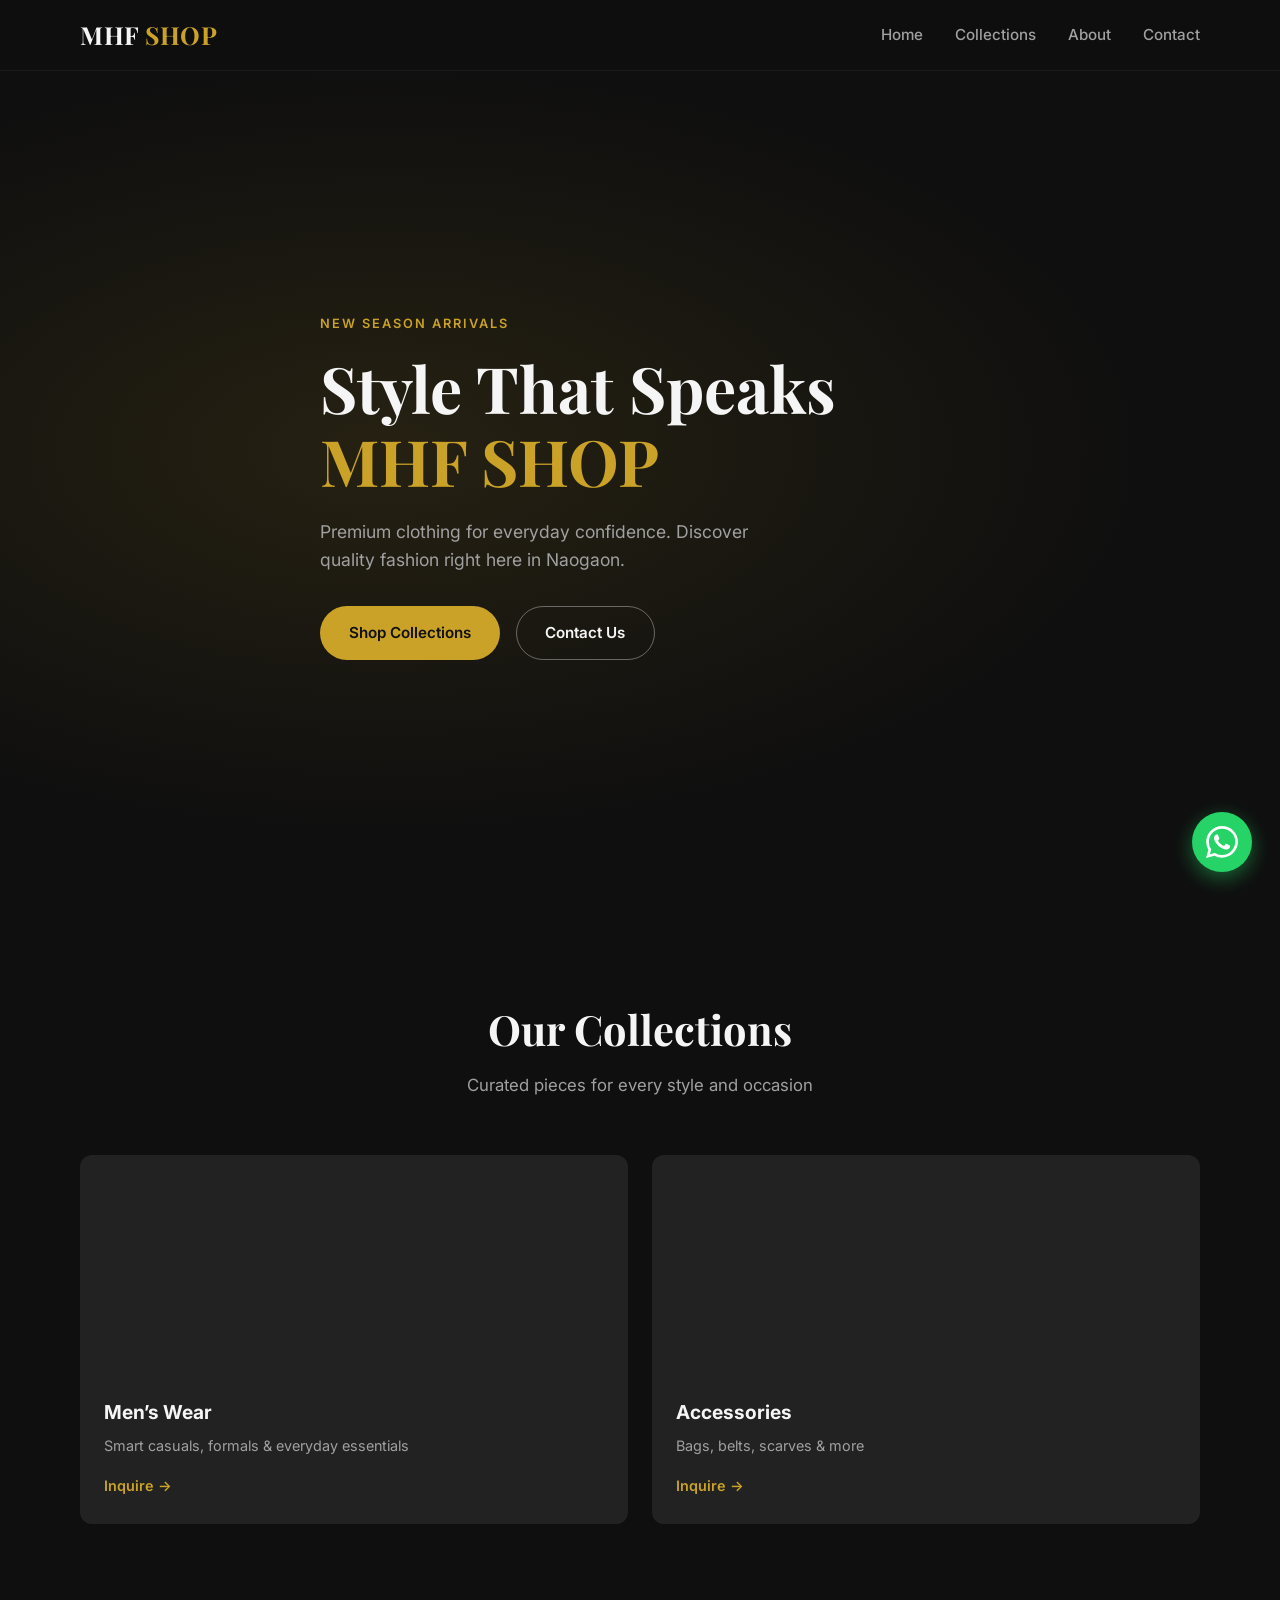
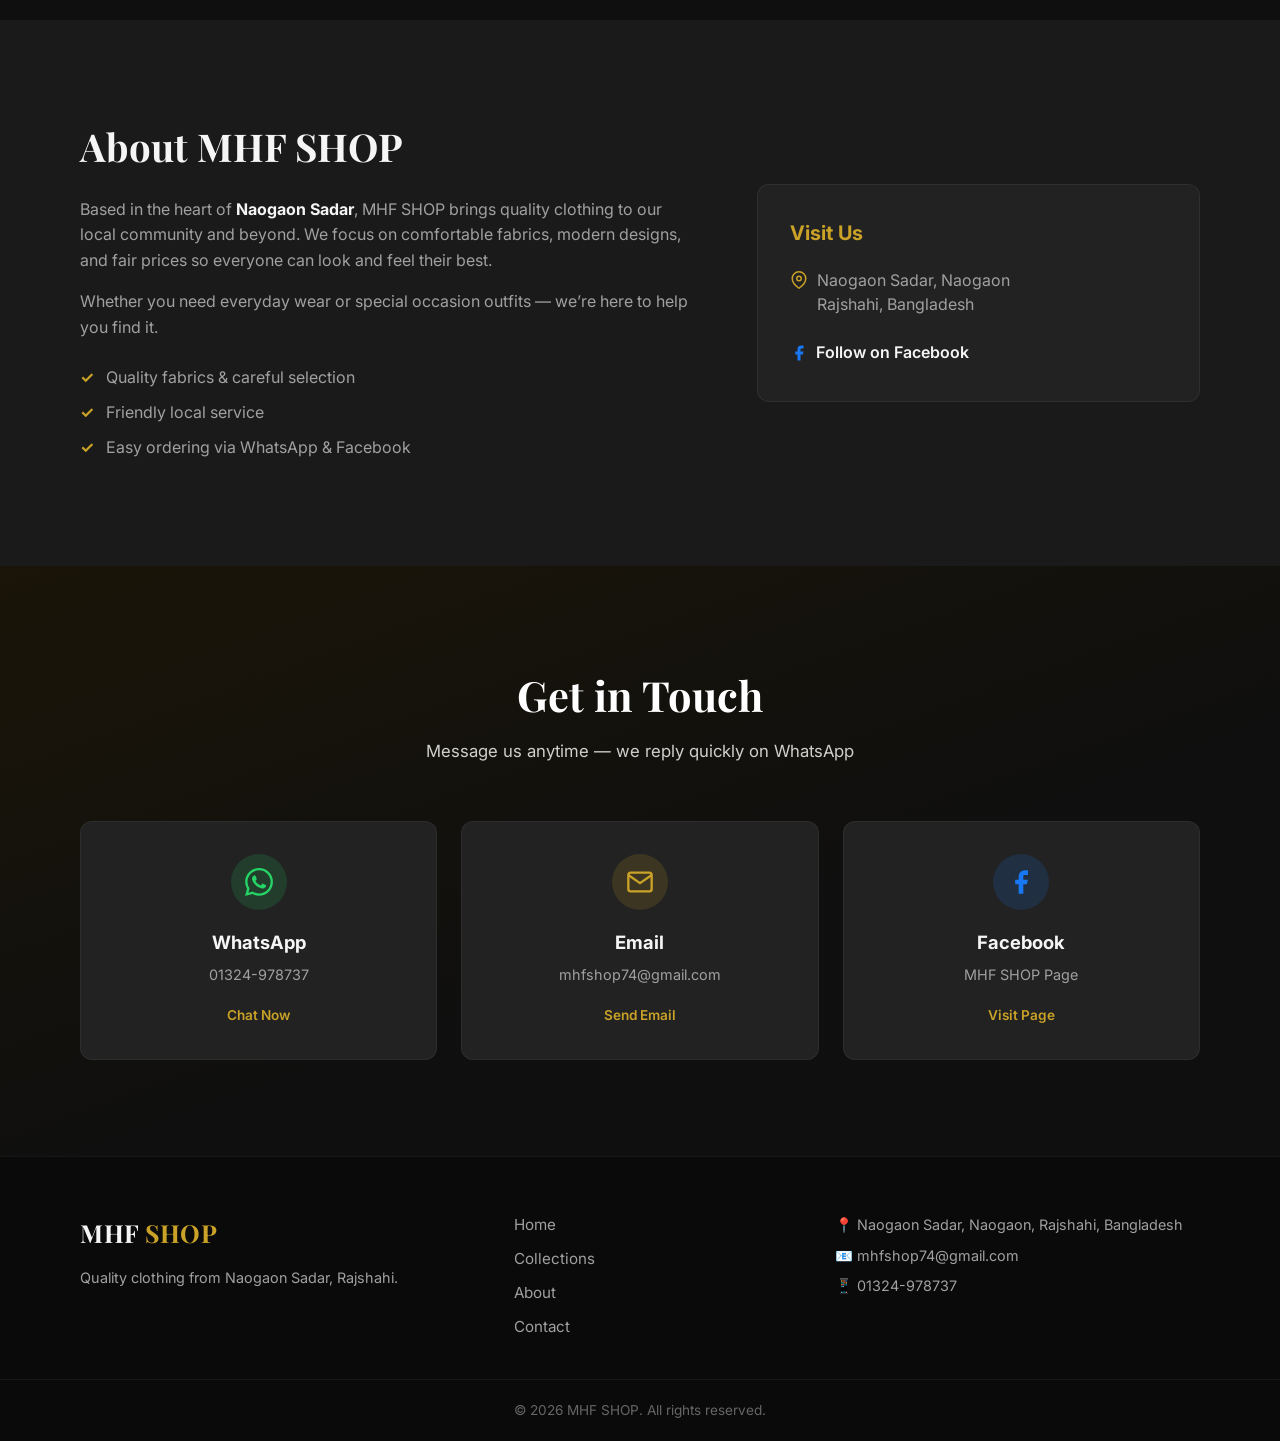
==== index.html @ 5685e570 "Add files via upload" ====
<!DOCTYPE html>
<html lang="en">
<head>
  <meta charset="UTF-8" />
  <meta name="viewport" content="width=device-width, initial-scale=1.0" />
  <title>MHF SHOP | Premium Clothing</title>
  <meta name="description" content="MHF SHOP – Quality clothing in Naogaon Sadar, Rajshahi, Bangladesh. Shop stylish apparel for everyone." />
  <link rel="stylesheet" href="styles.css" />
  <link rel="preconnect" href="https://fonts.googleapis.com" />
  <link rel="preconnect" href="https://fonts.gstatic.com" crossorigin />
  <link href="https://fonts.googleapis.com/css2?family=Inter:wght@300;400;500;600;700&family=Playfair+Display:wght@600;700&display=swap" rel="stylesheet" />
</head>
<body>
  <!-- Header -->
  <header class="header">
    <div class="container header-inner">
      <a href="#" class="logo">MHF <span>SHOP</span></a>
      <nav class="nav" id="nav">
        <a href="#home">Home</a>
        <a href="#collections">Collections</a>
        <a href="#about">About</a>
        <a href="#contact">Contact</a>
      </nav>
      <button class="menu-toggle" id="menuToggle" aria-label="Toggle menu">
        <span></span><span></span><span></span>
      </button>
    </div>
  </header>

  <!-- Hero -->
  <section class="hero" id="home">
    <div class="hero-overlay"></div>
    <div class="container hero-content">
      <p class="hero-tag">New Season Arrivals</p>
      <h1>Style That Speaks<br /><span>MHF SHOP</span></h1>
      <p class="hero-desc">Premium clothing for everyday confidence. Discover quality fashion right here in Naogaon.</p>
      <div class="hero-actions">
        <a href="#collections" class="btn btn-primary">Shop Collections</a>
        <a href="#contact" class="btn btn-outline">Contact Us</a>
      </div>
    </div>
  </section>

  <!-- Collections -->
  <section class="collections" id="collections">
    <div class="container">
      <div class="section-header">
        <h2>Our Collections</h2>
        <p>Curated pieces for every style and occasion</p>
      </div>
      <div class="collection-grid">
        <article class="collection-card">
          <div class="card-img men"></div>
          <div class="card-body">
            <h3>Men’s Wear</h3>
            <p>Smart casuals, formals & everyday essentials</p>
            <a href="https://wa.me/8801324978737?text=Hi%20MHF%20SHOP%2C%20I%20want%20to%20know%20about%20Men%27s%20Wear" class="card-link" target="_blank" rel="noopener">Inquire →</a>
          </div>
        </article>
        <article class="collection-card">
          <div class="card-img accessories"></div>
          <div class="card-body">
            <h3>Accessories</h3>
            <p>Bags, belts, scarves & more</p>
            <a href="https://wa.me/8801324978737?text=Hi%20MHF%20SHOP%2C%20I%20want%20to%20know%20about%20Accessories" class="card-link" target="_blank" rel="noopener">Inquire →</a>
          </div>
        </article>
      </div>
    </div>
  </section>

  <!-- About -->
  <section class="about" id="about">
    <div class="container about-inner">
      <div class="about-text">
        <h2>About MHF SHOP</h2>
        <p>Based in the heart of <strong>Naogaon Sadar</strong>, MHF SHOP brings quality clothing to our local community and beyond. We focus on comfortable fabrics, modern designs, and fair prices so everyone can look and feel their best.</p>
        <p>Whether you need everyday wear or special occasion outfits — we’re here to help you find it.</p>
        <ul class="about-points">
          <li>Quality fabrics & careful selection</li>
          <li>Friendly local service</li>
          <li>Easy ordering via WhatsApp & Facebook</li>
        </ul>
      </div>
      <div class="about-card">
        <h3>Visit Us</h3>
        <p class="location">
          <svg width="18" height="18" viewBox="0 0 24 24" fill="none" stroke="currentColor" stroke-width="2"><path d="M21 10c0 7-9 13-9 13s-9-6-9-13a9 9 0 0 1 18 0z"/><circle cx="12" cy="10" r="3"/></svg>
          Naogaon Sadar, Naogaon<br />Rajshahi, Bangladesh
        </p>
        <a href="https://www.facebook.com/share/19anEUnnKd/" class="social-link" target="_blank" rel="noopener">
          <svg width="18" height="18" viewBox="0 0 24 24" fill="currentColor"><path d="M18 2h-3a5 5 0 0 0-5 5v3H7v4h3v8h4v-8h3l1-4h-4V7a1 1 0 0 1 1-1h3z"/></svg>
          Follow on Facebook
        </a>
      </div>
    </div>
  </section>

  <!-- Contact / CTA -->
  <section class="contact" id="contact">
    <div class="container">
      <div class="section-header light">
        <h2>Get in Touch</h2>
        <p>Message us anytime — we reply quickly on WhatsApp</p>
      </div>
      <div class="contact-grid">
        <a href="https://wa.me/8801324978737" class="contact-card" target="_blank" rel="noopener">
          <div class="contact-icon whatsapp">
            <svg viewBox="0 0 24 24" width="28" height="28" fill="currentColor"><path d="M17.472 14.382c-.297-.149-1.758-.867-2.03-.967-.273-.099-.471-.148-.67.15-.197.297-.767.966-.94 1.164-.173.199-.347.223-.644.075-.297-.15-1.255-.463-2.39-1.475-.883-.788-1.48-1.761-1.653-2.059-.173-.297-.018-.458.13-.606.134-.133.298-.347.446-.52.149-.174.198-.298.298-.497.099-.198.05-.371-.025-.52-.075-.149-.669-1.612-.916-2.207-.242-.579-.487-.5-.669-.51-.173-.008-.371-.01-.57-.01-.198 0-.52.074-.792.372-.272.297-1.04 1.016-1.04 2.479 0 1.462 1.065 2.875 1.213 3.074.149.198 2.096 3.2 5.077 4.487.709.306 1.262.489 1.694.625.712.227 1.36.195 1.871.118.571-.085 1.758-.719 2.006-1.413.248-.694.248-1.289.173-1.413-.074-.124-.272-.198-.57-.347m-5.421 7.403h-.004a9.87 9.87 0 01-5.031-1.378l-.361-.214-3.741.982.998-3.648-.235-.374a9.86 9.86 0 01-1.51-5.26c.001-5.45 4.436-9.884 9.888-9.884 2.64 0 5.122 1.03 6.988 2.898a9.825 9.825 0 012.893 6.994c-.003 5.45-4.435 9.884-9.885 9.884m8.413-18.297A11.815 11.815 0 0012.05 0C5.495 0 .16 5.335.157 11.892c0 2.096.547 4.142 1.588 5.945L.057 24l6.305-1.654a11.882 11.882 0 005.683 1.448h.005c6.554 0 11.89-5.335 11.893-11.893a11.821 11.821 0 00-3.48-8.413z"/></svg>
          </div>
          <h3>WhatsApp</h3>
          <p>01324-978737</p>
          <span class="cta">Chat Now</span>
        </a>
        <a href="mailto:mhfshop74@gmail.com" class="contact-card">
          <div class="contact-icon email">
            <svg viewBox="0 0 24 24" width="28" height="28" fill="none" stroke="currentColor" stroke-width="2"><path d="M4 4h16c1.1 0 2 .9 2 2v12c0 1.1-.9 2-2 2H4c-1.1 0-2-.9-2-2V6c0-1.1.9-2 2-2z"/><polyline points="22,6 12,13 2,6"/></svg>
          </div>
          <h3>Email</h3>
          <p>mhfshop74@gmail.com</p>
          <span class="cta">Send Email</span>
        </a>
        <a href="https://www.facebook.com/share/19anEUnnKd/" class="contact-card" target="_blank" rel="noopener">
          <div class="contact-icon facebook">
            <svg viewBox="0 0 24 24" width="28" height="28" fill="currentColor"><path d="M18 2h-3a5 5 0 0 0-5 5v3H7v4h3v8h4v-8h3l1-4h-4V7a1 1 0 0 1 1-1h3z"/></svg>
          </div>
          <h3>Facebook</h3>
          <p>MHF SHOP Page</p>
          <span class="cta">Visit Page</span>
        </a>
      </div>
    </div>
  </section>

  <!-- Footer -->
  <footer class="footer">
    <div class="container footer-inner">
      <div class="footer-brand">
        <a href="#" class="logo">MHF <span>SHOP</span></a>
        <p>Quality clothing from Naogaon Sadar, Rajshahi.</p>
      </div>
      <div class="footer-links">
        <a href="#home">Home</a>
        <a href="#collections">Collections</a>
        <a href="#about">About</a>
        <a href="#contact">Contact</a>
      </div>
      <div class="footer-contact">
        <p>📍 Naogaon Sadar, Naogaon, Rajshahi, Bangladesh</p>
        <p>📧 mhfshop74@gmail.com</p>
        <p>📱 01324-978737</p>
      </div>
    </div>
    <div class="footer-bottom">
      <p>© 2026 MHF SHOP. All rights reserved.</p>
    </div>
  </footer>

  <!-- Floating WhatsApp Button -->
  <a href="https://wa.me/8801324978737" class="whatsapp-float" target="_blank" rel="noopener" aria-label="Chat on WhatsApp">
    <svg viewBox="0 0 24 24" width="32" height="32" fill="currentColor"><path d="M17.472 14.382c-.297-.149-1.758-.867-2.03-.967-.273-.099-.471-.148-.67.15-.197.297-.767.966-.94 1.164-.173.199-.347.223-.644.075-.297-.15-1.255-.463-2.39-1.475-.883-.788-1.48-1.761-1.653-2.059-.173-.297-.018-.458.13-.606.134-.133.298-.347.446-.52.149-.174.198-.298.298-.497.099-.198.05-.371-.025-.52-.075-.149-.669-1.612-.916-2.207-.242-.579-.487-.5-.669-.51-.173-.008-.371-.01-.57-.01-.198 0-.52.074-.792.372-.272.297-1.04 1.016-1.04 2.479 0 1.462 1.065 2.875 1.213 3.074.149.198 2.096 3.2 5.077 4.487.709.306 1.262.489 1.694.625.712.227 1.36.195 1.871.118.571-.085 1.758-.719 2.006-1.413.248-.694.248-1.289.173-1.413-.074-.124-.272-.198-.57-.347m-5.421 7.403h-.004a9.87 9.87 0 01-5.031-1.378l-.361-.214-3.741.982.998-3.648-.235-.374a9.86 9.86 0 01-1.51-5.26c.001-5.45 4.436-9.884 9.888-9.884 2.64 0 5.122 1.03 6.988 2.898a9.825 9.825 0 012.893 6.994c-.003 5.45-4.435 9.884-9.885 9.884m8.413-18.297A11.815 11.815 0 0012.05 0C5.495 0 .16 5.335.157 11.892c0 2.096.547 4.142 1.588 5.945L.057 24l6.305-1.654a11.882 11.882 0 005.683 1.448h.005c6.554 0 11.89-5.335 11.893-11.893a11.821 11.821 0 00-3.48-8.413z"/></svg>
  </a>

  <script src="script.js"></script>
</body>
</html>
---- styles.css ----
/* ===== Reset & Base ===== */
*, *::before, *::after { box-sizing: border-box; margin: 0; padding: 0; }

:root {
  --bg: #0f0f0f;
  --bg-soft: #1a1a1a;
  --bg-card: #222;
  --text: #f5f5f5;
  --text-muted: #a0a0a0;
  --accent: #c9a227;          /* gold */
  --accent-hover: #e0b830;
  --whatsapp: #25D366;
  --radius: 12px;
  --shadow: 0 10px 30px rgba(0,0,0,0.35);
  --transition: 0.25s ease;
}

html { scroll-behavior: smooth; }

body {
  font-family: 'Inter', system-ui, sans-serif;
  background: var(--bg);
  color: var(--text);
  line-height: 1.6;
  overflow-x: hidden;
}

img { max-width: 100%; display: block; }
a { text-decoration: none; color: inherit; }
ul { list-style: none; }

.container {
  width: min(1120px, 92%);
  margin-inline: auto;
}

/* ===== Header ===== */
.header {
  position: fixed;
  top: 0; left: 0; right: 0;
  z-index: 100;
  background: rgba(15,15,15,0.85);
  backdrop-filter: blur(12px);
  border-bottom: 1px solid rgba(255,255,255,0.06);
}

.header-inner {
  display: flex;
  align-items: center;
  justify-content: space-between;
  height: 70px;
}

.logo {
  font-family: 'Playfair Display', serif;
  font-size: 1.55rem;
  font-weight: 700;
  letter-spacing: 0.5px;
}
.logo span { color: var(--accent); }

.nav {
  display: flex;
  gap: 2rem;
}
.nav a {
  font-size: 0.95rem;
  font-weight: 500;
  color: var(--text-muted);
  transition: color var(--transition);
}
.nav a:hover { color: var(--accent); }

.menu-toggle {
  display: none;
  flex-direction: column;
  gap: 5px;
  background: none;
  border: none;
  cursor: pointer;
  padding: 4px;
}
.menu-toggle span {
  display: block;
  width: 24px;
  height: 2px;
  background: var(--text);
  transition: var(--transition);
}

/* ===== Hero ===== */
.hero {
  position: relative;
  min-height: 100vh;
  display: flex;
  align-items: center;
  background: 
    linear-gradient(135deg, rgba(15,15,15,0.75) 0%, rgba(15,15,15,0.55) 100%),
    url('https://images.unsplash.com/photo-1441986300917-64674bd600d8?auto=format&fit=crop&w=1600&q=80') center/cover no-repeat;
  padding-top: 70px;
}

.hero-overlay {
  position: absolute;
  inset: 0;
  background: radial-gradient(ellipse at 30% 50%, rgba(201,162,39,0.12), transparent 60%);
  pointer-events: none;
}

.hero-content {
  position: relative;
  z-index: 2;
  max-width: 640px;
  padding: 4rem 0;
}

.hero-tag {
  display: inline-block;
  font-size: 0.8rem;
  font-weight: 600;
  letter-spacing: 2px;
  text-transform: uppercase;
  color: var(--accent);
  margin-bottom: 1rem;
}

.hero h1 {
  font-family: 'Playfair Display', serif;
  font-size: clamp(2.6rem, 6vw, 4rem);
  line-height: 1.15;
  margin-bottom: 1.25rem;
}
.hero h1 span { color: var(--accent); }

.hero-desc {
  font-size: 1.1rem;
  color: var(--text-muted);
  margin-bottom: 2rem;
  max-width: 480px;
}

.hero-actions {
  display: flex;
  flex-wrap: wrap;
  gap: 1rem;
}

.btn {
  display: inline-flex;
  align-items: center;
  justify-content: center;
  padding: 0.85rem 1.8rem;
  border-radius: 50px;
  font-weight: 600;
  font-size: 0.95rem;
  transition: all var(--transition);
}

.btn-primary {
  background: var(--accent);
  color: #111;
}
.btn-primary:hover {
  background: var(--accent-hover);
  transform: translateY(-2px);
  box-shadow: 0 8px 20px rgba(201,162,39,0.35);
}

.btn-outline {
  border: 1.5px solid rgba(255,255,255,0.35);
  color: var(--text);
}
.btn-outline:hover {
  border-color: var(--accent);
  color: var(--accent);
}

/* ===== Collections ===== */
.collections {
  padding: 6rem 0;
  background: var(--bg);
}

.section-header {
  text-align: center;
  margin-bottom: 3.5rem;
}
.section-header h2 {
  font-family: 'Playfair Display', serif;
  font-size: clamp(1.9rem, 4vw, 2.6rem);
  margin-bottom: 0.6rem;
}
.section-header p {
  color: var(--text-muted);
  font-size: 1.05rem;
}
.section-header.light h2,
.section-header.light p { color: #fff; }
.section-header.light p { opacity: 0.8; }

.collection-grid {
  display: grid;
  grid-template-columns: repeat(auto-fit, minmax(240px, 1fr));
  gap: 1.5rem;
}

.collection-card {
  background: var(--bg-card);
  border-radius: var(--radius);
  overflow: hidden;
  transition: transform var(--transition), box-shadow var(--transition);
}
.collection-card:hover {
  transform: translateY(-6px);
  box-shadow: var(--shadow);
}

.card-img {
  height: 220px;
  background-size: cover;
  background-position: center;
  transition: transform 0.4s ease;
}
.collection-card:hover .card-img { transform: scale(1.05); }

.card-img.men {
  background-image: url('https://images.unsplash.com/photo-1617137968427-85924c800a22?auto=format&fit=crop&w=600&q=80');
}
.card-img.accessories {
  background-image: url('https://images.unsplash.com/photo-1553062407-98eeb64c6a62?auto=format&fit=crop&w=600&q=80');
}

.card-body {
  padding: 1.4rem 1.5rem 1.6rem;
}
.card-body h3 {
  font-size: 1.2rem;
  margin-bottom: 0.35rem;
}
.card-body p {
  font-size: 0.9rem;
  color: var(--text-muted);
  margin-bottom: 1rem;
}
.card-link {
  font-size: 0.9rem;
  font-weight: 600;
  color: var(--accent);
  transition: color var(--transition);
}
.card-link:hover { color: var(--accent-hover); }

/* ===== About ===== */
.about {
  padding: 6rem 0;
  background: var(--bg-soft);
}

.about-inner {
  display: grid;
  grid-template-columns: 1.4fr 1fr;
  gap: 3.5rem;
  align-items: center;
}

.about-text h2 {
  font-family: 'Playfair Display', serif;
  font-size: clamp(1.8rem, 3.5vw, 2.4rem);
  margin-bottom: 1.2rem;
}
.about-text p {
  color: var(--text-muted);
  margin-bottom: 1rem;
}
.about-text strong { color: var(--text); }

.about-points {
  margin-top: 1.5rem;
}
.about-points li {
  position: relative;
  padding-left: 1.6rem;
  margin-bottom: 0.6rem;
  color: var(--text-muted);
}
.about-points li::before {
  content: "✓";
  position: absolute;
  left: 0;
  color: var(--accent);
  font-weight: 700;
}

.about-card {
  background: var(--bg-card);
  border-radius: var(--radius);
  padding: 2rem;
  border: 1px solid rgba(255,255,255,0.06);
}
.about-card h3 {
  font-size: 1.25rem;
  margin-bottom: 1.2rem;
  color: var(--accent);
}
.location {
  display: flex;
  gap: 0.6rem;
  color: var(--text-muted);
  margin-bottom: 1.5rem;
  line-height: 1.5;
}
.location svg { flex-shrink: 0; margin-top: 3px; color: var(--accent); }

.social-link {
  display: inline-flex;
  align-items: center;
  gap: 0.5rem;
  font-weight: 600;
  color: var(--text);
  transition: color var(--transition);
}
.social-link:hover { color: var(--accent); }
.social-link svg { color: #1877F2; }

/* ===== Contact ===== */
.contact {
  padding: 6rem 0;
  background: linear-gradient(160deg, #1a1508 0%, #0f0f0f 60%);
}

.contact-grid {
  display: grid;
  grid-template-columns: repeat(auto-fit, minmax(240px, 1fr));
  gap: 1.5rem;
}

.contact-card {
  background: var(--bg-card);
  border-radius: var(--radius);
  padding: 2rem 1.5rem;
  text-align: center;
  border: 1px solid rgba(255,255,255,0.05);
  transition: transform var(--transition), border-color var(--transition);
}
.contact-card:hover {
  transform: translateY(-5px);
  border-color: rgba(201,162,39,0.35);
}

.contact-icon {
  width: 56px;
  height: 56px;
  border-radius: 50%;
  display: grid;
  place-items: center;
  margin: 0 auto 1.1rem;
}
.contact-icon.whatsapp { background: rgba(37,211,102,0.15); color: var(--whatsapp); }
.contact-icon.email { background: rgba(201,162,39,0.15); color: var(--accent); }
.contact-icon.facebook { background: rgba(24,119,242,0.15); color: #1877F2; }

.contact-card h3 {
  font-size: 1.15rem;
  margin-bottom: 0.35rem;
}
.contact-card p {
  font-size: 0.9rem;
  color: var(--text-muted);
  margin-bottom: 1rem;
}
.contact-card .cta {
  font-size: 0.85rem;
  font-weight: 600;
  color: var(--accent);
}

/* ===== Footer ===== */
.footer {
  background: #0a0a0a;
  border-top: 1px solid rgba(255,255,255,0.05);
  padding-top: 3.5rem;
}

.footer-inner {
  display: grid;
  grid-template-columns: 1.4fr 1fr 1.3fr;
  gap: 2.5rem;
  padding-bottom: 2.5rem;
}

.footer-brand .logo { margin-bottom: 0.8rem; display: inline-block; }
.footer-brand p { color: var(--text-muted); font-size: 0.9rem; }

.footer-links {
  display: flex;
  flex-direction: column;
  gap: 0.6rem;
}
.footer-links a {
  color: var(--text-muted);
  font-size: 0.95rem;
  transition: color var(--transition);
}
.footer-links a:hover { color: var(--accent); }

.footer-contact p {
  color: var(--text-muted);
  font-size: 0.9rem;
  margin-bottom: 0.45rem;
}

.footer-bottom {
  border-top: 1px solid rgba(255,255,255,0.05);
  padding: 1.2rem 0;
  text-align: center;
}
.footer-bottom p {
  font-size: 0.85rem;
  color: #666;
}

/* ===== Floating WhatsApp ===== */
.whatsapp-float {
  position: fixed;
  bottom: 28px;
  right: 28px;
  width: 60px;
  height: 60px;
  background: var(--whatsapp);
  color: #fff;
  border-radius: 50%;
  display: grid;
  place-items: center;
  box-shadow: 0 6px 20px rgba(37,211,102,0.45);
  z-index: 99;
  transition: transform 0.2s ease, box-shadow 0.2s ease;
}
.whatsapp-float:hover {
  transform: scale(1.08);
  box-shadow: 0 8px 28px rgba(37,211,102,0.55);
}
.whatsapp-float:active { transform: scale(0.96); }

/* ===== Responsive ===== */
@media (max-width: 900px) {
  .about-inner {
    grid-template-columns: 1fr;
    gap: 2.5rem;
  }
  .footer-inner {
    grid-template-columns: 1fr;
    gap: 2rem;
  }
}

@media (max-width: 768px) {
  .nav {
    position: fixed;
    top: 70px;
    left: 0; right: 0;
    background: var(--bg-soft);
    flex-direction: column;
    align-items: center;
    padding: 1.5rem 0;
    gap: 1.2rem;
    transform: translateY(-120%);
    opacity: 0;
    pointer-events: none;
    transition: all 0.3s ease;
    border-bottom: 1px solid rgba(255,255,255,0.06);
  }
  .nav.open {
    transform: translateY(0);
    opacity: 1;
    pointer-events: auto;
  }
  .menu-toggle { display: flex; }

  .hero-content { text-align: center; }
  .hero-actions { justify-content: center; }
  .hero-desc { margin-inline: auto; }
}

@media (max-width: 480px) {
  .whatsapp-float {
    width: 54px;
    height: 54px;
    bottom: 20px;
    right: 20px;
  }
  .whatsapp-float svg { width: 28px; height: 28px; }
}
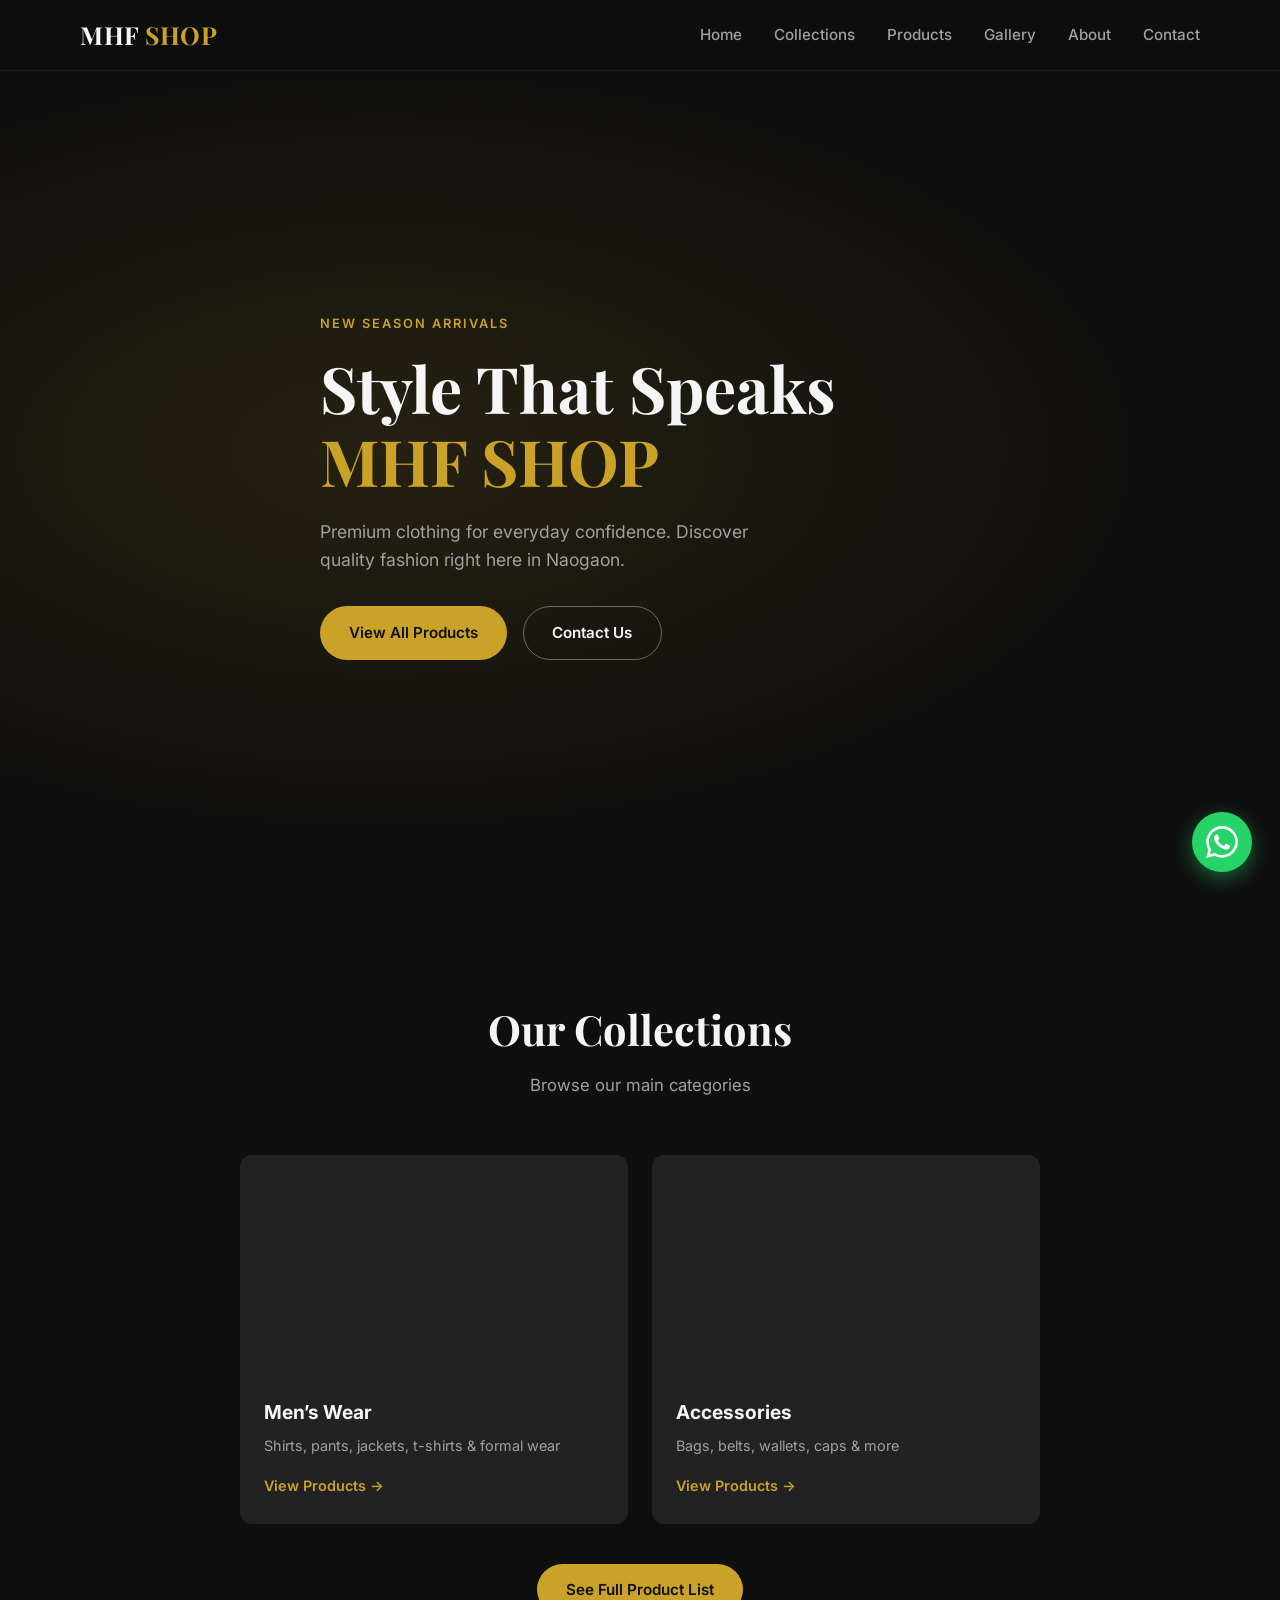
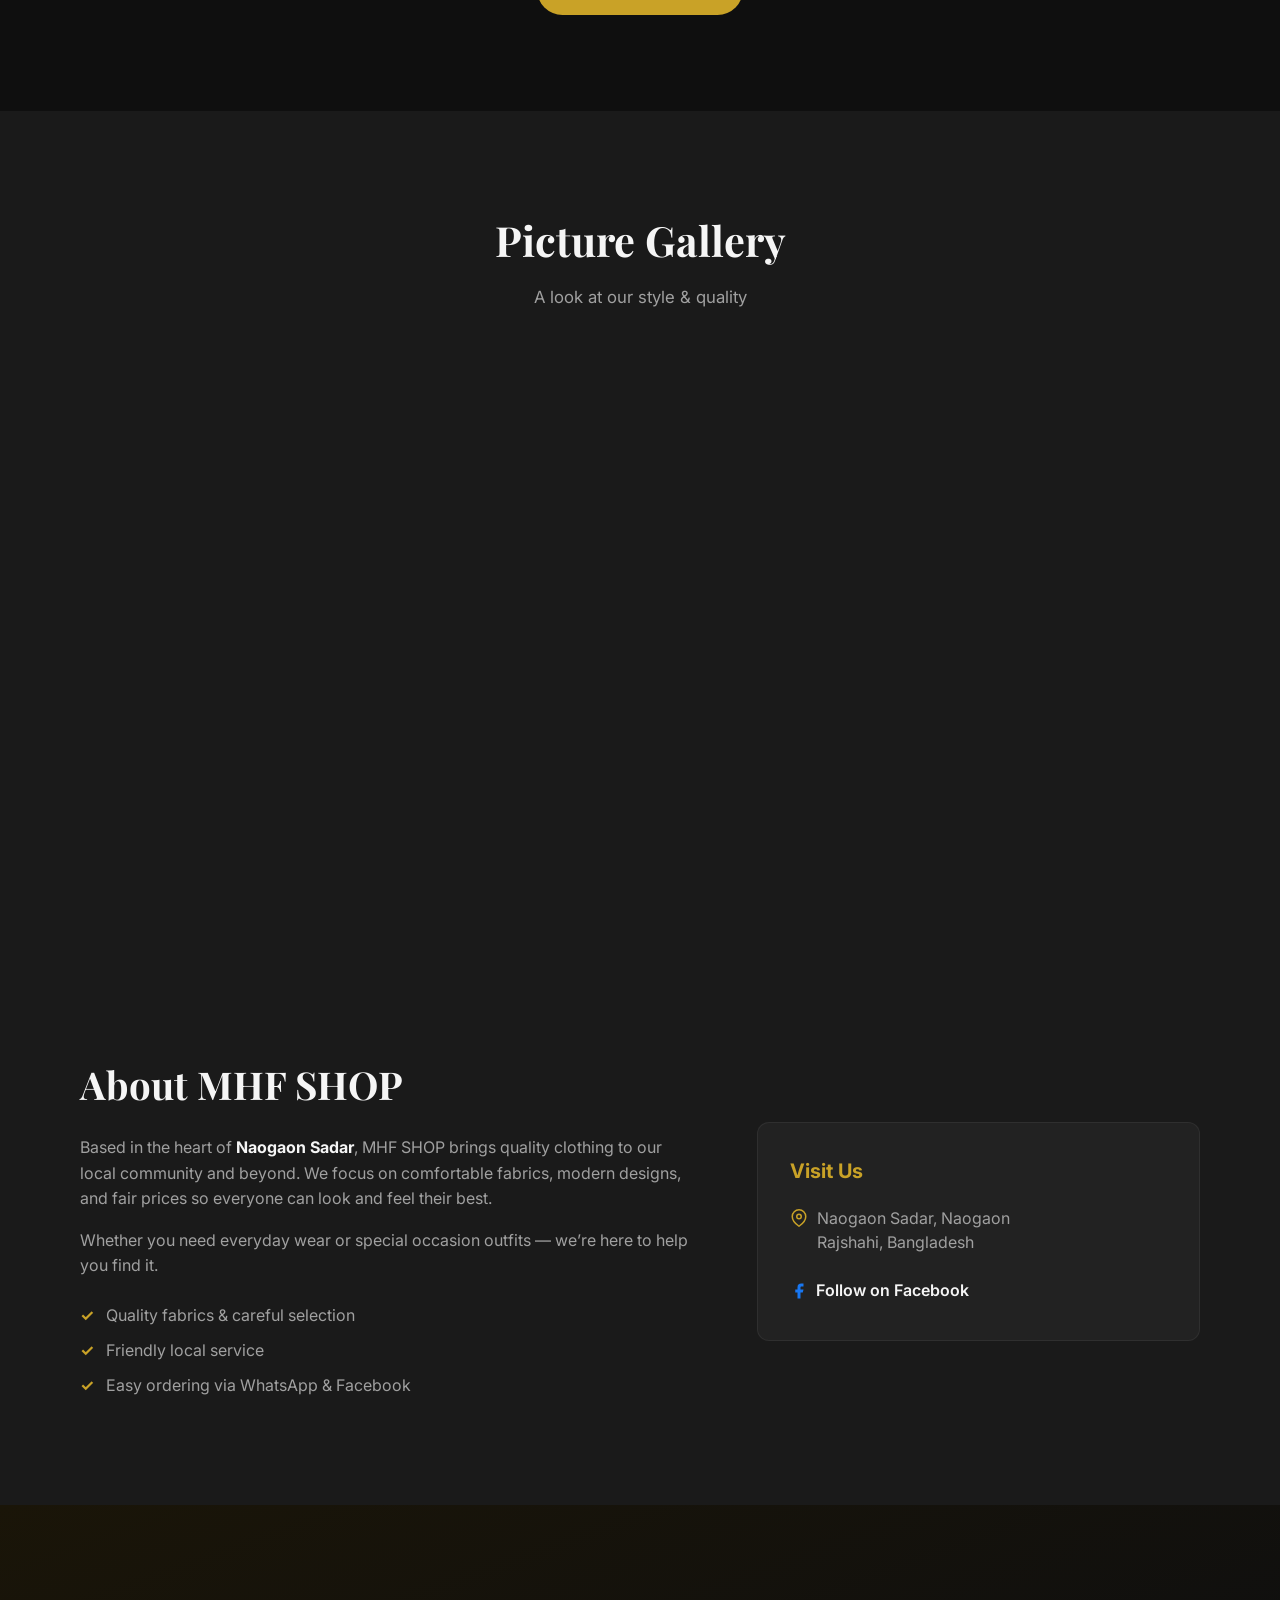
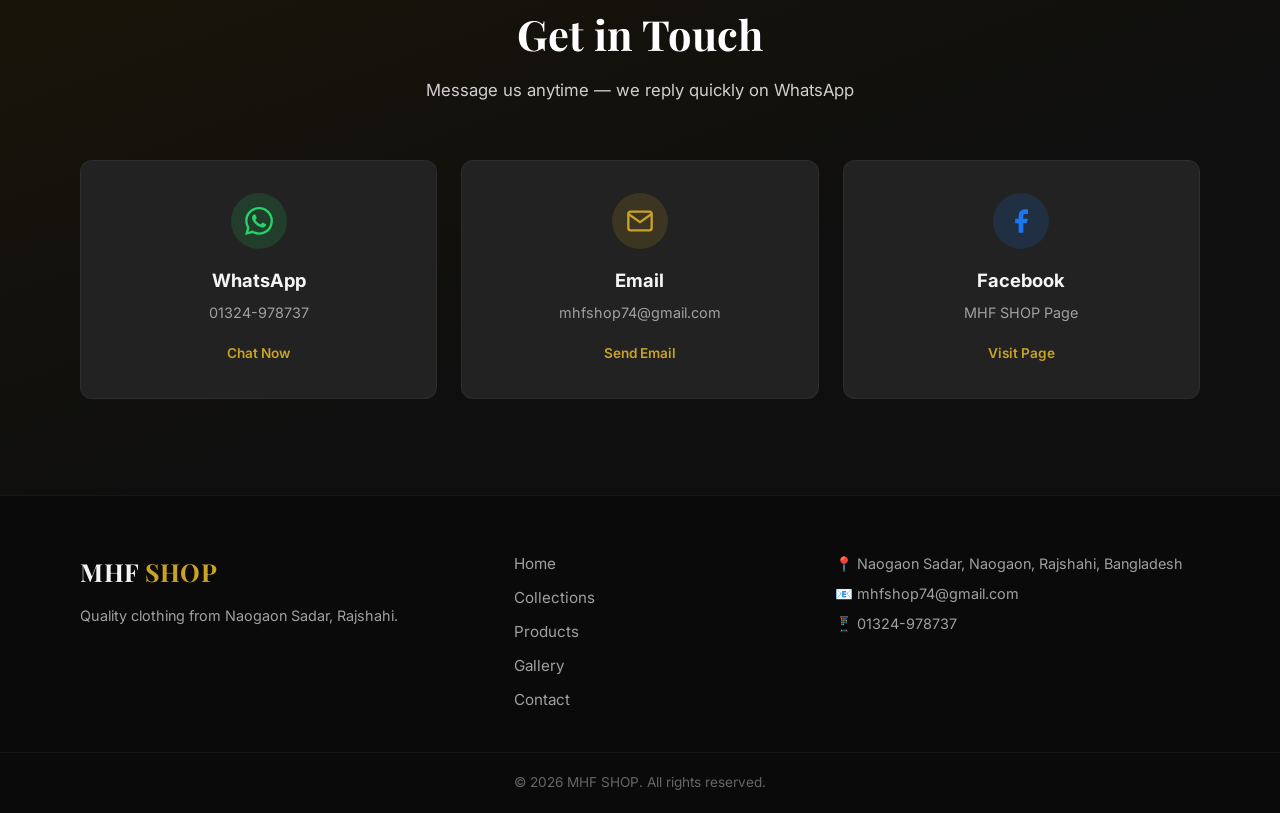
==== commit 599bcd71: "Add files via upload" ====
--- a/index.html
+++ b/index.html
@@ -14,10 +14,12 @@
   <!-- Header -->
   <header class="header">
     <div class="container header-inner">
-      <a href="#" class="logo">MHF <span>SHOP</span></a>
+      <a href="index.html" class="logo">MHF <span>SHOP</span></a>
       <nav class="nav" id="nav">
-        <a href="#home">Home</a>
+        <a href="index.html">Home</a>
         <a href="#collections">Collections</a>
+        <a href="products.html">Products</a>
+        <a href="#gallery">Gallery</a>
         <a href="#about">About</a>
         <a href="#contact">Contact</a>
       </nav>
@@ -35,7 +37,7 @@
       <h1>Style That Speaks<br /><span>MHF SHOP</span></h1>
       <p class="hero-desc">Premium clothing for everyday confidence. Discover quality fashion right here in Naogaon.</p>
       <div class="hero-actions">
-        <a href="#collections" class="btn btn-primary">Shop Collections</a>
+        <a href="products.html" class="btn btn-primary">View All Products</a>
         <a href="#contact" class="btn btn-outline">Contact Us</a>
       </div>
     </div>
@@ -46,25 +48,46 @@
     <div class="container">
       <div class="section-header">
         <h2>Our Collections</h2>
-        <p>Curated pieces for every style and occasion</p>
+        <p>Browse our main categories</p>
       </div>
-      <div class="collection-grid">
+      <div class="collection-grid two-col">
         <article class="collection-card">
           <div class="card-img men"></div>
           <div class="card-body">
             <h3>Men’s Wear</h3>
-            <p>Smart casuals, formals & everyday essentials</p>
-            <a href="https://wa.me/8801324978737?text=Hi%20MHF%20SHOP%2C%20I%20want%20to%20know%20about%20Men%27s%20Wear" class="card-link" target="_blank" rel="noopener">Inquire →</a>
+            <p>Shirts, pants, jackets, t-shirts & formal wear</p>
+            <a href="products.html#mens" class="card-link">View Products →</a>
           </div>
         </article>
         <article class="collection-card">
           <div class="card-img accessories"></div>
           <div class="card-body">
             <h3>Accessories</h3>
-            <p>Bags, belts, scarves & more</p>
-            <a href="https://wa.me/8801324978737?text=Hi%20MHF%20SHOP%2C%20I%20want%20to%20know%20about%20Accessories" class="card-link" target="_blank" rel="noopener">Inquire →</a>
+            <p>Bags, belts, wallets, caps & more</p>
+            <a href="products.html#accessories" class="card-link">View Products →</a>
           </div>
         </article>
+      </div>
+      <div class="center-btn">
+        <a href="products.html" class="btn btn-primary">See Full Product List</a>
+      </div>
+    </div>
+  </section>
+
+  <!-- Gallery / Picture Section -->
+  <section class="gallery" id="gallery">
+    <div class="container">
+      <div class="section-header">
+        <h2>Picture Gallery</h2>
+        <p>A look at our style & quality</p>
+      </div>
+      <div class="gallery-grid">
+        <div class="gallery-item g1"></div>
+        <div class="gallery-item g2"></div>
+        <div class="gallery-item g3"></div>
+        <div class="gallery-item g4"></div>
+        <div class="gallery-item g5"></div>
+        <div class="gallery-item g6"></div>
       </div>
     </div>
   </section>
@@ -136,13 +159,14 @@
   <footer class="footer">
     <div class="container footer-inner">
       <div class="footer-brand">
-        <a href="#" class="logo">MHF <span>SHOP</span></a>
+        <a href="index.html" class="logo">MHF <span>SHOP</span></a>
         <p>Quality clothing from Naogaon Sadar, Rajshahi.</p>
       </div>
       <div class="footer-links">
-        <a href="#home">Home</a>
+        <a href="index.html">Home</a>
         <a href="#collections">Collections</a>
-        <a href="#about">About</a>
+        <a href="products.html">Products</a>
+        <a href="#gallery">Gallery</a>
         <a href="#contact">Contact</a>
       </div>
       <div class="footer-contact">
--- a/styles.css
+++ b/styles.css
@@ -490,3 +490,180 @@
   }
   .whatsapp-float svg { width: 28px; height: 28px; }
 }
+
+/* ===== Extra: two-col collections ===== */
+.collection-grid.two-col {
+  grid-template-columns: repeat(2, 1fr);
+  max-width: 800px;
+  margin-inline: auto;
+}
+.center-btn {
+  text-align: center;
+  margin-top: 2.5rem;
+}
+
+/* ===== Gallery / Picture Section ===== */
+.gallery {
+  padding: 6rem 0;
+  background: var(--bg-soft);
+}
+.gallery-grid {
+  display: grid;
+  grid-template-columns: repeat(3, 1fr);
+  gap: 1rem;
+}
+.gallery-item {
+  height: 240px;
+  border-radius: var(--radius);
+  background-size: cover;
+  background-position: center;
+  transition: transform 0.35s ease;
+}
+.gallery-item:hover {
+  transform: scale(1.03);
+}
+.gallery-item.g1 { background-image: url('https://images.unsplash.com/photo-1441986300917-64674bd600d8?auto=format&fit=crop&w=600&q=80'); }
+.gallery-item.g2 { background-image: url('https://images.unsplash.com/photo-1617137968427-85924c800a22?auto=format&fit=crop&w=600&q=80'); }
+.gallery-item.g3 { background-image: url('https://images.unsplash.com/photo-1483985988355-763728e1935b?auto=format&fit=crop&w=600&q=80'); }
+.gallery-item.g4 { background-image: url('https://images.unsplash.com/photo-1553062407-98eeb64c6a62?auto=format&fit=crop&w=600&q=80'); }
+.gallery-item.g5 { background-image: url('https://images.unsplash.com/photo-1583743814966-8936f5b7be1a?auto=format&fit=crop&w=600&q=80'); }
+.gallery-item.g6 { background-image: url('https://images.unsplash.com/photo-1594938298603-c8148c4dae35?auto=format&fit=crop&w=600&q=80'); }
+
+/* ===== Products Page ===== */
+.page-hero {
+  padding: 140px 0 60px;
+  background: linear-gradient(135deg, #1a1508 0%, #0f0f0f 100%);
+  text-align: center;
+}
+.page-hero h1 {
+  font-family: 'Playfair Display', serif;
+  font-size: clamp(2rem, 5vw, 3rem);
+  margin-bottom: 0.6rem;
+}
+.page-hero p {
+  color: var(--text-muted);
+  font-size: 1.1rem;
+}
+
+.products-section {
+  padding: 4rem 0 6rem;
+}
+
+.product-category {
+  margin-bottom: 4rem;
+}
+.category-header {
+  margin-bottom: 2rem;
+  border-bottom: 1px solid rgba(255,255,255,0.08);
+  padding-bottom: 1rem;
+}
+.category-header h2 {
+  font-family: 'Playfair Display', serif;
+  font-size: 1.8rem;
+  margin-bottom: 0.3rem;
+}
+.category-header p {
+  color: var(--text-muted);
+}
+
+.product-grid {
+  display: grid;
+  grid-template-columns: repeat(auto-fill, minmax(240px, 1fr));
+  gap: 1.5rem;
+}
+
+.product-card {
+  background: var(--bg-card);
+  border-radius: var(--radius);
+  overflow: hidden;
+  transition: transform var(--transition), box-shadow var(--transition);
+  border: 1px solid rgba(255,255,255,0.04);
+}
+.product-card:hover {
+  transform: translateY(-5px);
+  box-shadow: var(--shadow);
+}
+
+.product-img {
+  height: 220px;
+  background-size: cover;
+  background-position: center;
+  transition: transform 0.4s ease;
+}
+.product-card:hover .product-img {
+  transform: scale(1.05);
+}
+
+.product-info {
+  padding: 1.2rem 1.3rem 1.4rem;
+}
+.product-info h3 {
+  font-size: 1.05rem;
+  margin-bottom: 0.3rem;
+}
+.product-desc {
+  font-size: 0.85rem;
+  color: var(--text-muted);
+  margin-bottom: 1rem;
+}
+
+.product-footer {
+  display: flex;
+  align-items: center;
+  justify-content: space-between;
+}
+.price {
+  font-weight: 700;
+  color: var(--accent);
+  font-size: 1.05rem;
+}
+
+.btn-sm {
+  display: inline-block;
+  padding: 0.45rem 1rem;
+  background: var(--accent);
+  color: #111;
+  font-size: 0.85rem;
+  font-weight: 600;
+  border-radius: 50px;
+  transition: background var(--transition);
+}
+.btn-sm:hover {
+  background: var(--accent-hover);
+}
+
+.order-note {
+  text-align: center;
+  background: var(--bg-soft);
+  border-radius: var(--radius);
+  padding: 2rem;
+  margin-top: 2rem;
+  border: 1px solid rgba(255,255,255,0.06);
+}
+.order-note p {
+  color: var(--text-muted);
+  margin-bottom: 1.2rem;
+}
+
+.nav a.active {
+  color: var(--accent);
+}
+
+/* Responsive for new sections */
+@media (max-width: 768px) {
+  .collection-grid.two-col {
+    grid-template-columns: 1fr;
+  }
+  .gallery-grid {
+    grid-template-columns: repeat(2, 1fr);
+  }
+  .gallery-item {
+    height: 180px;
+  }
+}
+
+@media (max-width: 480px) {
+  .gallery-grid {
+    grid-template-columns: 1fr;
+  }
+}
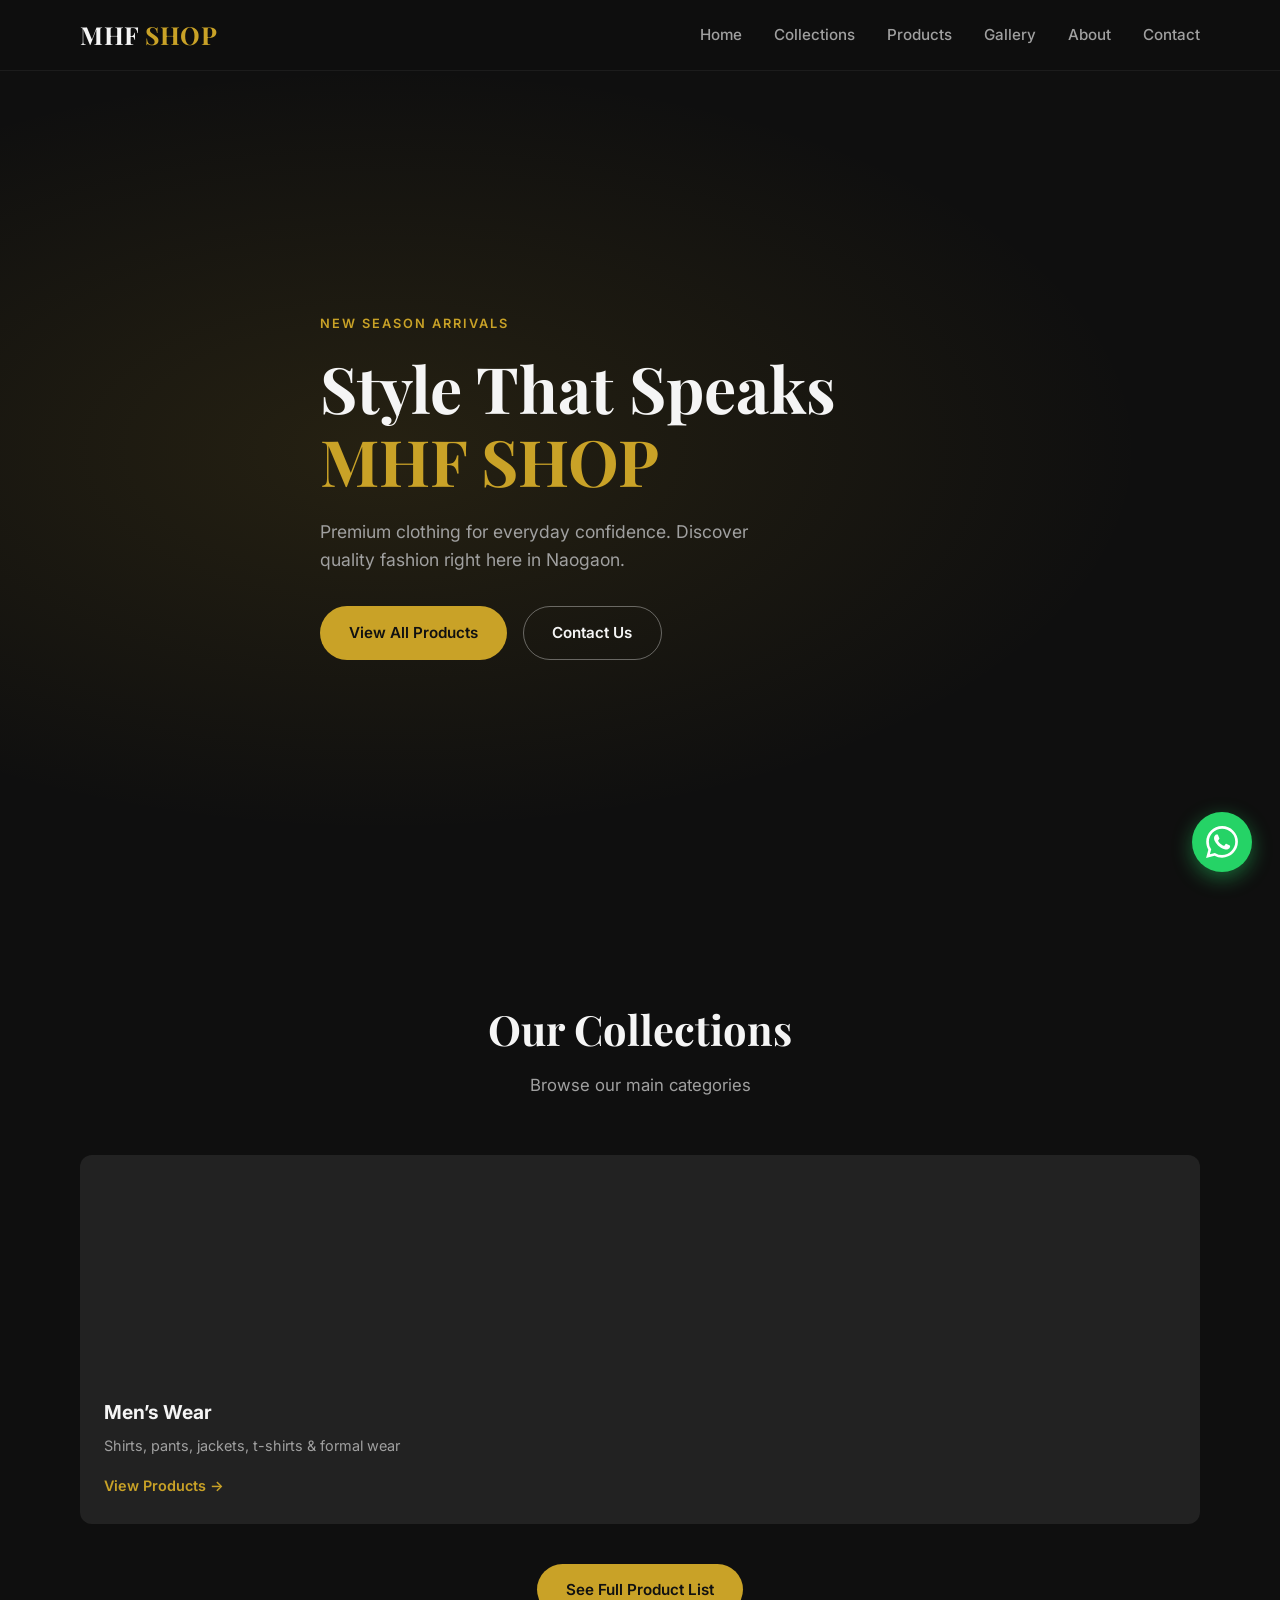
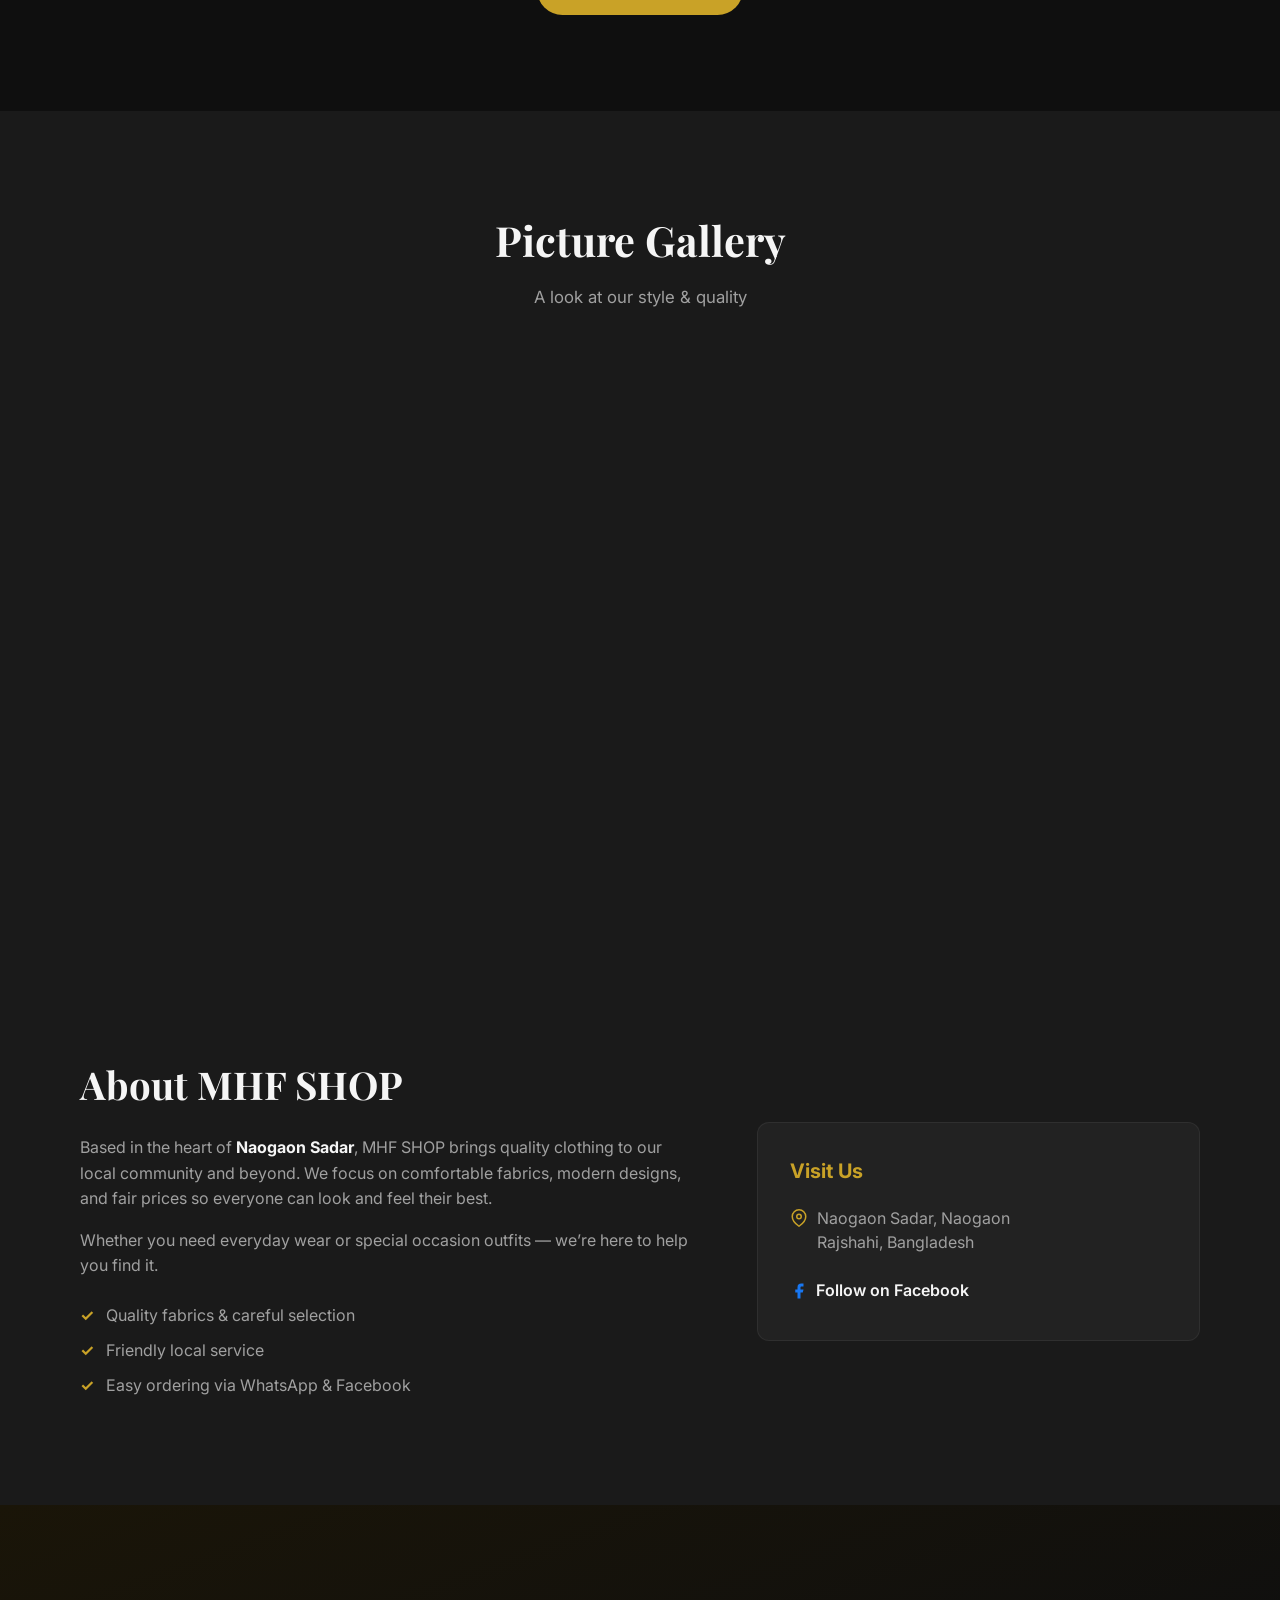
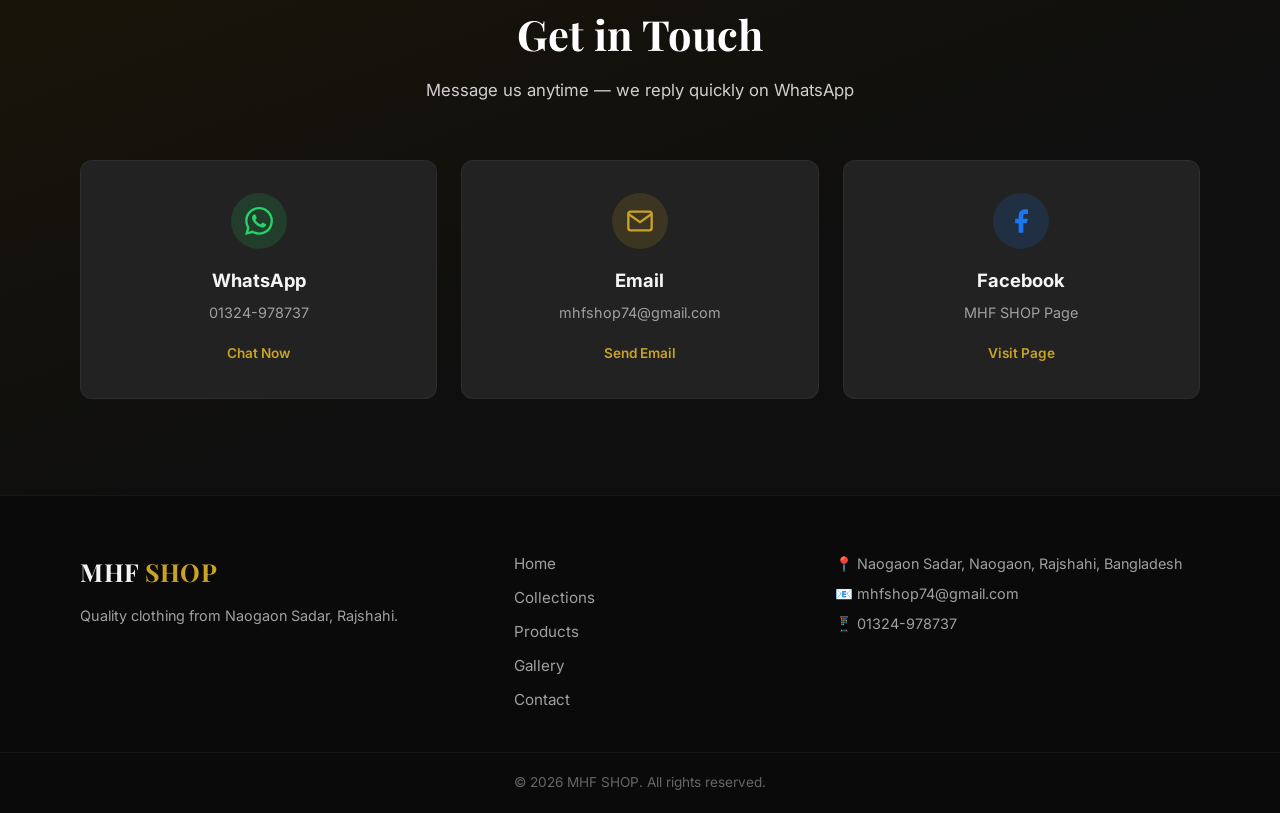
==== commit 57169eeb: "Update index.html" ====
--- a/index.html
+++ b/index.html
@@ -50,21 +50,13 @@
         <h2>Our Collections</h2>
         <p>Browse our main categories</p>
       </div>
-      <div class="collection-grid two-col">
+      <div class="collection-grid">
         <article class="collection-card">
           <div class="card-img men"></div>
           <div class="card-body">
             <h3>Men’s Wear</h3>
             <p>Shirts, pants, jackets, t-shirts & formal wear</p>
             <a href="products.html#mens" class="card-link">View Products →</a>
-          </div>
-        </article>
-        <article class="collection-card">
-          <div class="card-img accessories"></div>
-          <div class="card-body">
-            <h3>Accessories</h3>
-            <p>Bags, belts, wallets, caps & more</p>
-            <a href="products.html#accessories" class="card-link">View Products →</a>
           </div>
         </article>
       </div>
--- a/styles.css
+++ b/styles.css
@@ -667,3 +667,107 @@
     grid-template-columns: 1fr;
   }
 }
+
+/* ===== Product Detail Page ===== */
+.product-detail {
+  padding: 120px 0 5rem;
+}
+.back-link {
+  display: inline-block;
+  color: var(--text-muted);
+  font-size: 0.95rem;
+  margin-bottom: 2rem;
+  transition: color var(--transition);
+}
+.back-link:hover { color: var(--accent); }
+
+.detail-grid {
+  display: grid;
+  grid-template-columns: 1fr 1fr;
+  gap: 3rem;
+  align-items: start;
+  margin-bottom: 4rem;
+}
+.detail-image {
+  height: 480px;
+  border-radius: var(--radius);
+  background-size: cover;
+  background-position: center;
+  border: 1px solid rgba(255,255,255,0.06);
+}
+.detail-category {
+  font-size: 0.85rem;
+  font-weight: 600;
+  letter-spacing: 1px;
+  text-transform: uppercase;
+  color: var(--accent);
+  margin-bottom: 0.6rem;
+}
+.detail-info h1 {
+  font-family: 'Playfair Display', serif;
+  font-size: clamp(1.8rem, 4vw, 2.4rem);
+  margin-bottom: 0.8rem;
+}
+.detail-price {
+  font-size: 1.5rem;
+  font-weight: 700;
+  color: var(--accent);
+  margin-bottom: 1.2rem;
+}
+.detail-desc {
+  color: var(--text-muted);
+  margin-bottom: 1.5rem;
+  line-height: 1.7;
+}
+.detail-features {
+  margin-bottom: 2rem;
+}
+.detail-features li {
+  position: relative;
+  padding-left: 1.5rem;
+  margin-bottom: 0.5rem;
+  color: var(--text-muted);
+}
+.detail-features li::before {
+  content: "✓";
+  position: absolute;
+  left: 0;
+  color: var(--accent);
+  font-weight: 700;
+}
+
+.suggested {
+  border-top: 1px solid rgba(255,255,255,0.08);
+  padding-top: 3rem;
+}
+.suggested h2 {
+  font-family: 'Playfair Display', serif;
+  font-size: 1.6rem;
+  margin-bottom: 1.8rem;
+  text-align: center;
+}
+.suggested .product-card {
+  text-decoration: none;
+  color: inherit;
+  display: block;
+}
+
+@media (max-width: 768px) {
+  .detail-grid {
+    grid-template-columns: 1fr;
+    gap: 2rem;
+  }
+  .detail-image {
+    height: 320px;
+  }
+}
+
+/* Product cards as links */
+a.product-card {
+  text-decoration: none;
+  color: inherit;
+  display: block;
+}
+a.product-card .btn-sm {
+  pointer-events: none;
+}
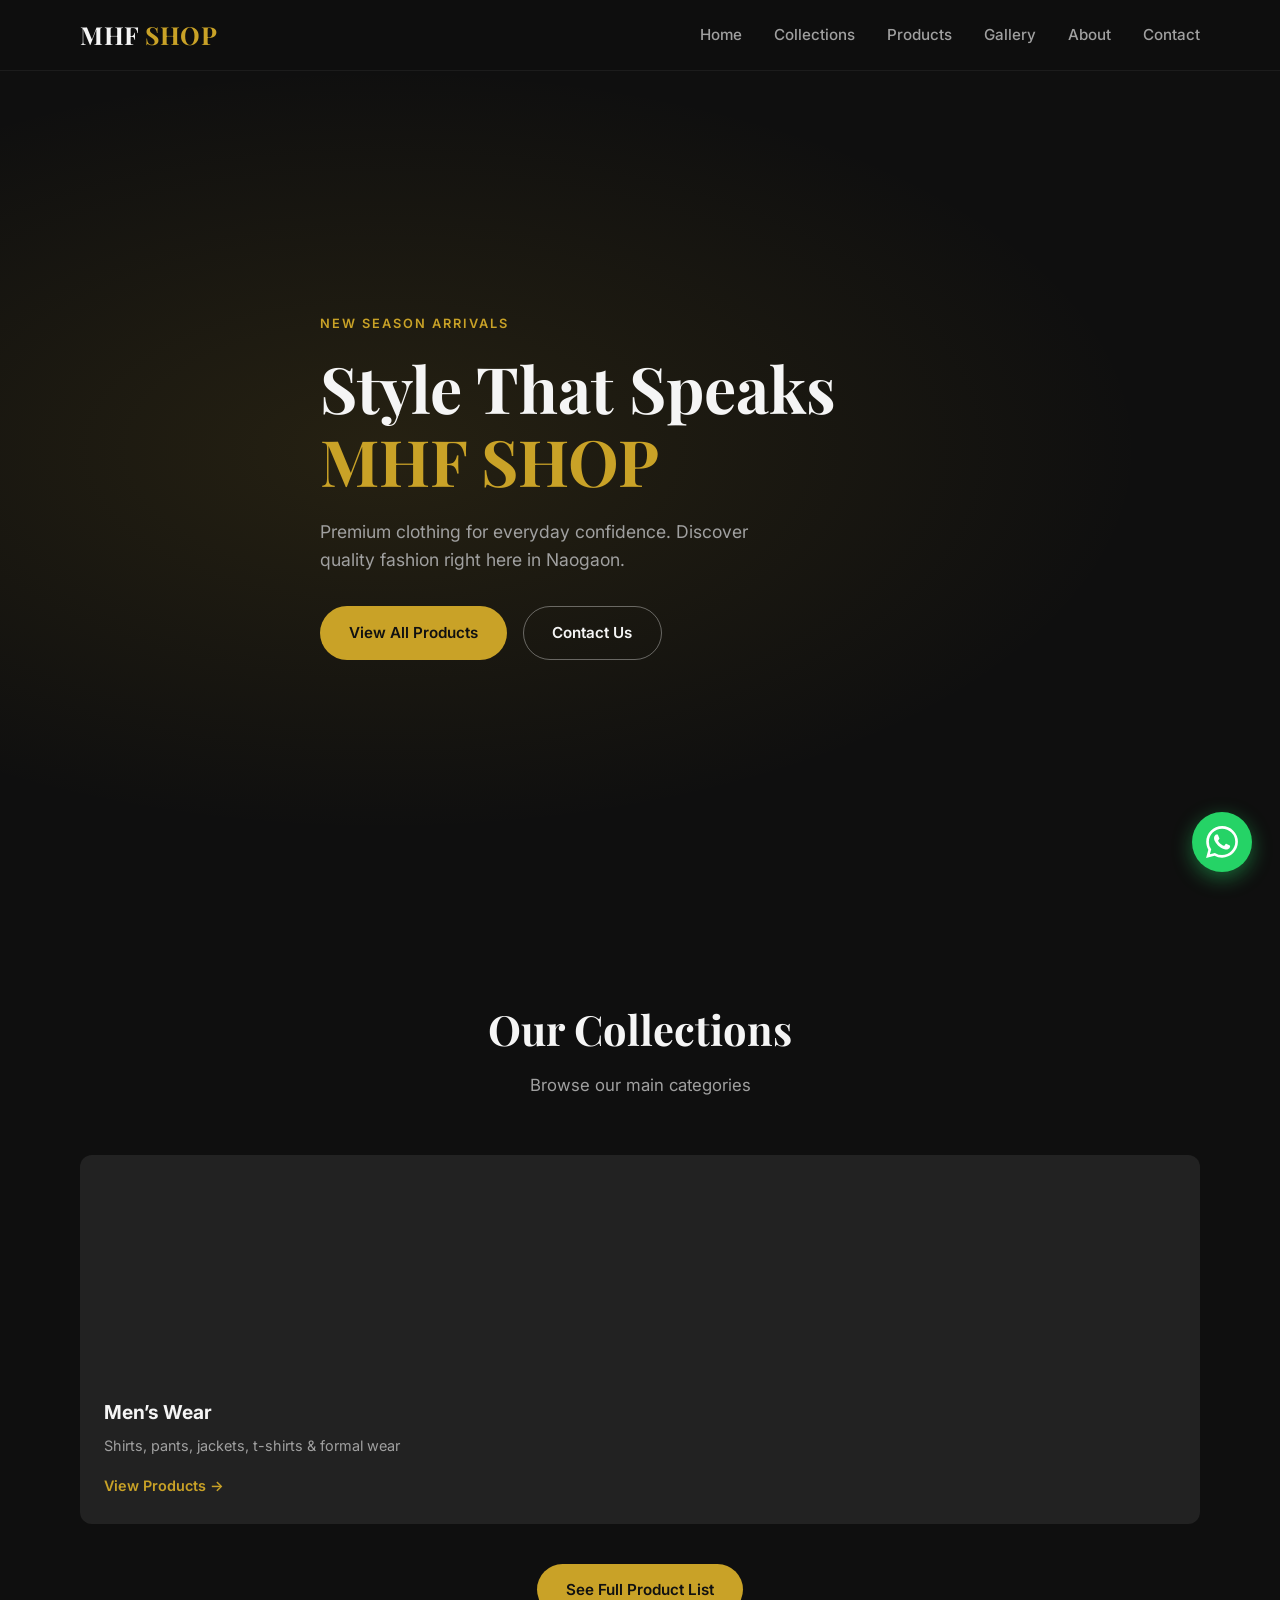
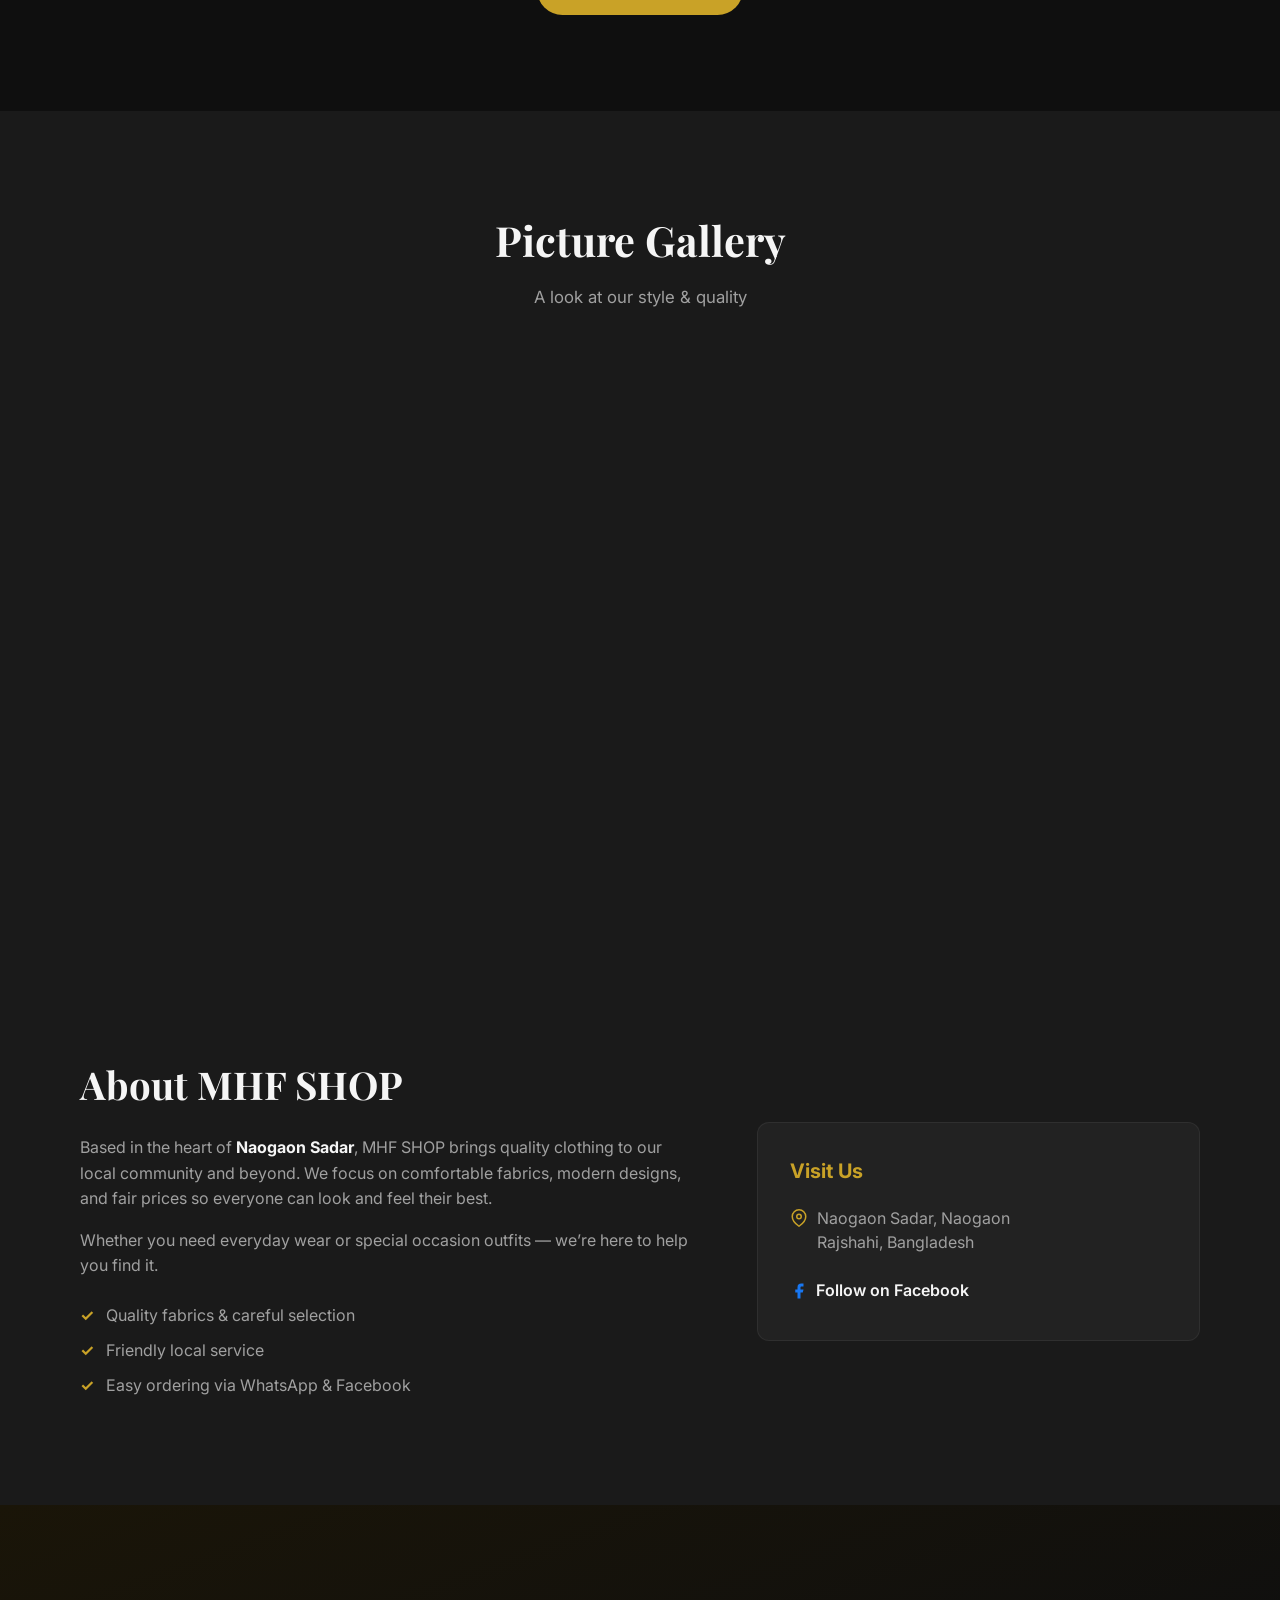
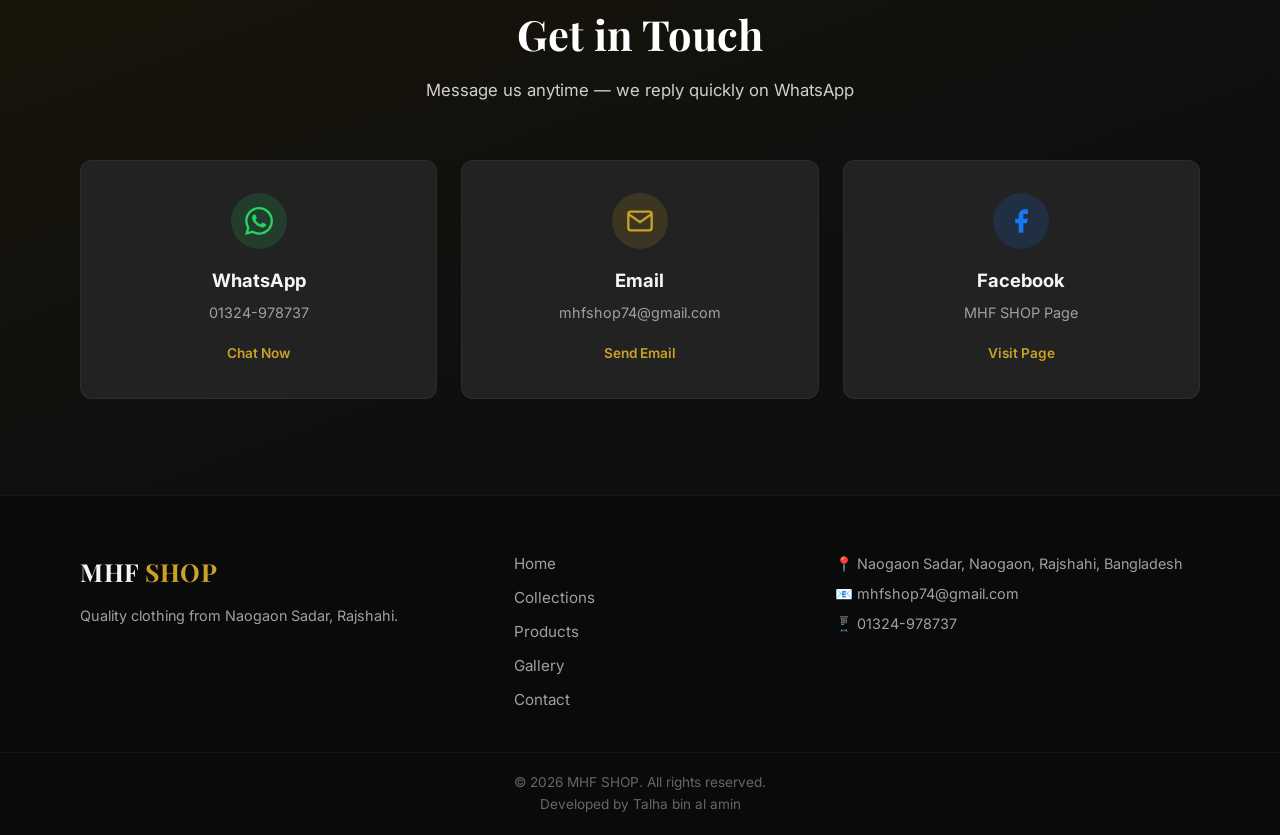
==== commit 47c7ece6: "Update index.html" ====
--- a/index.html
+++ b/index.html
@@ -168,7 +168,7 @@
       </div>
     </div>
     <div class="footer-bottom">
-      <p>© 2026 MHF SHOP. All rights reserved.</p>
+      <p>© 2026 MHF SHOP. All rights reserved.<br>Developed by Talha bin al amin</p>
     </div>
   </footer>
 
--- a/styles.css
+++ b/styles.css
@@ -771,3 +771,143 @@
 a.product-card .btn-sm {
   pointer-events: none;
 }
+
+/* ===== Multi-image product gallery ===== */
+.detail-gallery {
+  display: flex;
+  flex-direction: column;
+  gap: 0.8rem;
+}
+.detail-main-img {
+  height: 420px;
+  border-radius: var(--radius);
+  background-size: cover;
+  background-position: center;
+  border: 1px solid rgba(255,255,255,0.06);
+  transition: background-image 0.25s ease;
+}
+.detail-thumbs {
+  display: grid;
+  grid-template-columns: repeat(4, 1fr);
+  gap: 0.6rem;
+}
+.detail-thumb {
+  height: 80px;
+  border-radius: 8px;
+  background-size: cover;
+  background-position: center;
+  cursor: pointer;
+  border: 2px solid transparent;
+  opacity: 0.7;
+  transition: all 0.2s ease;
+}
+.detail-thumb:hover,
+.detail-thumb.active {
+  opacity: 1;
+  border-color: var(--accent);
+}
+
+@media (max-width: 768px) {
+  .detail-main-img { height: 300px; }
+  .detail-thumb { height: 64px; }
+}
+
+/* ===== Fullscreen image lightbox ===== */
+.lightbox {
+  display: none;
+  position: fixed;
+  inset: 0;
+  z-index: 9999;
+  background: rgba(0,0,0,0.92);
+  align-items: center;
+  justify-content: center;
+  padding: 1rem;
+}
+.lightbox.open {
+  display: flex;
+}
+.lightbox img {
+  max-width: 95%;
+  max-height: 90vh;
+  object-fit: contain;
+  border-radius: 8px;
+  box-shadow: 0 8px 40px rgba(0,0,0,0.5);
+}
+.lightbox-close {
+  position: absolute;
+  top: 16px;
+  right: 20px;
+  background: none;
+  border: none;
+  color: #fff;
+  font-size: 2.2rem;
+  cursor: pointer;
+  line-height: 1;
+  z-index: 10000;
+  padding: 0.25rem 0.5rem;
+}
+.lightbox-close:hover { opacity: 0.7; }
+.detail-main-img {
+  cursor: zoom-in;
+}
+
+/* Zoomable lightbox image */
+.lightbox img {
+  max-width: 95%;
+  max-height: 90vh;
+  object-fit: contain;
+  border-radius: 8px;
+  box-shadow: 0 8px 40px rgba(0,0,0,0.5);
+  transition: transform 0.2s ease;
+  cursor: zoom-in;
+  touch-action: none;
+  user-select: none;
+}
+.lightbox img.zoomed {
+  cursor: grab;
+  max-width: none;
+  max-height: none;
+}
+
+.lightbox-stage {
+  width: 100%;
+  height: 100%;
+  display: flex;
+  align-items: center;
+  justify-content: center;
+  overflow: hidden;
+}
+.lightbox-img {
+  max-width: 95%;
+  max-height: 85vh;
+  object-fit: contain;
+  border-radius: 8px;
+  transition: transform 0.15s ease;
+  transform-origin: center center;
+  user-select: none;
+  -webkit-user-drag: none;
+}
+.lightbox-controls {
+  position: absolute;
+  bottom: 24px;
+  left: 50%;
+  transform: translateX(-50%);
+  display: flex;
+  gap: 16px;
+  z-index: 10001;
+}
+.lightbox-controls button {
+  width: 48px;
+  height: 48px;
+  border-radius: 50%;
+  border: none;
+  background: rgba(255,255,255,0.2);
+  color: #fff;
+  font-size: 1.8rem;
+  line-height: 1;
+  cursor: pointer;
+  backdrop-filter: blur(6px);
+}
+.lightbox-controls button:active {
+  background: rgba(255,255,255,0.35);
+}
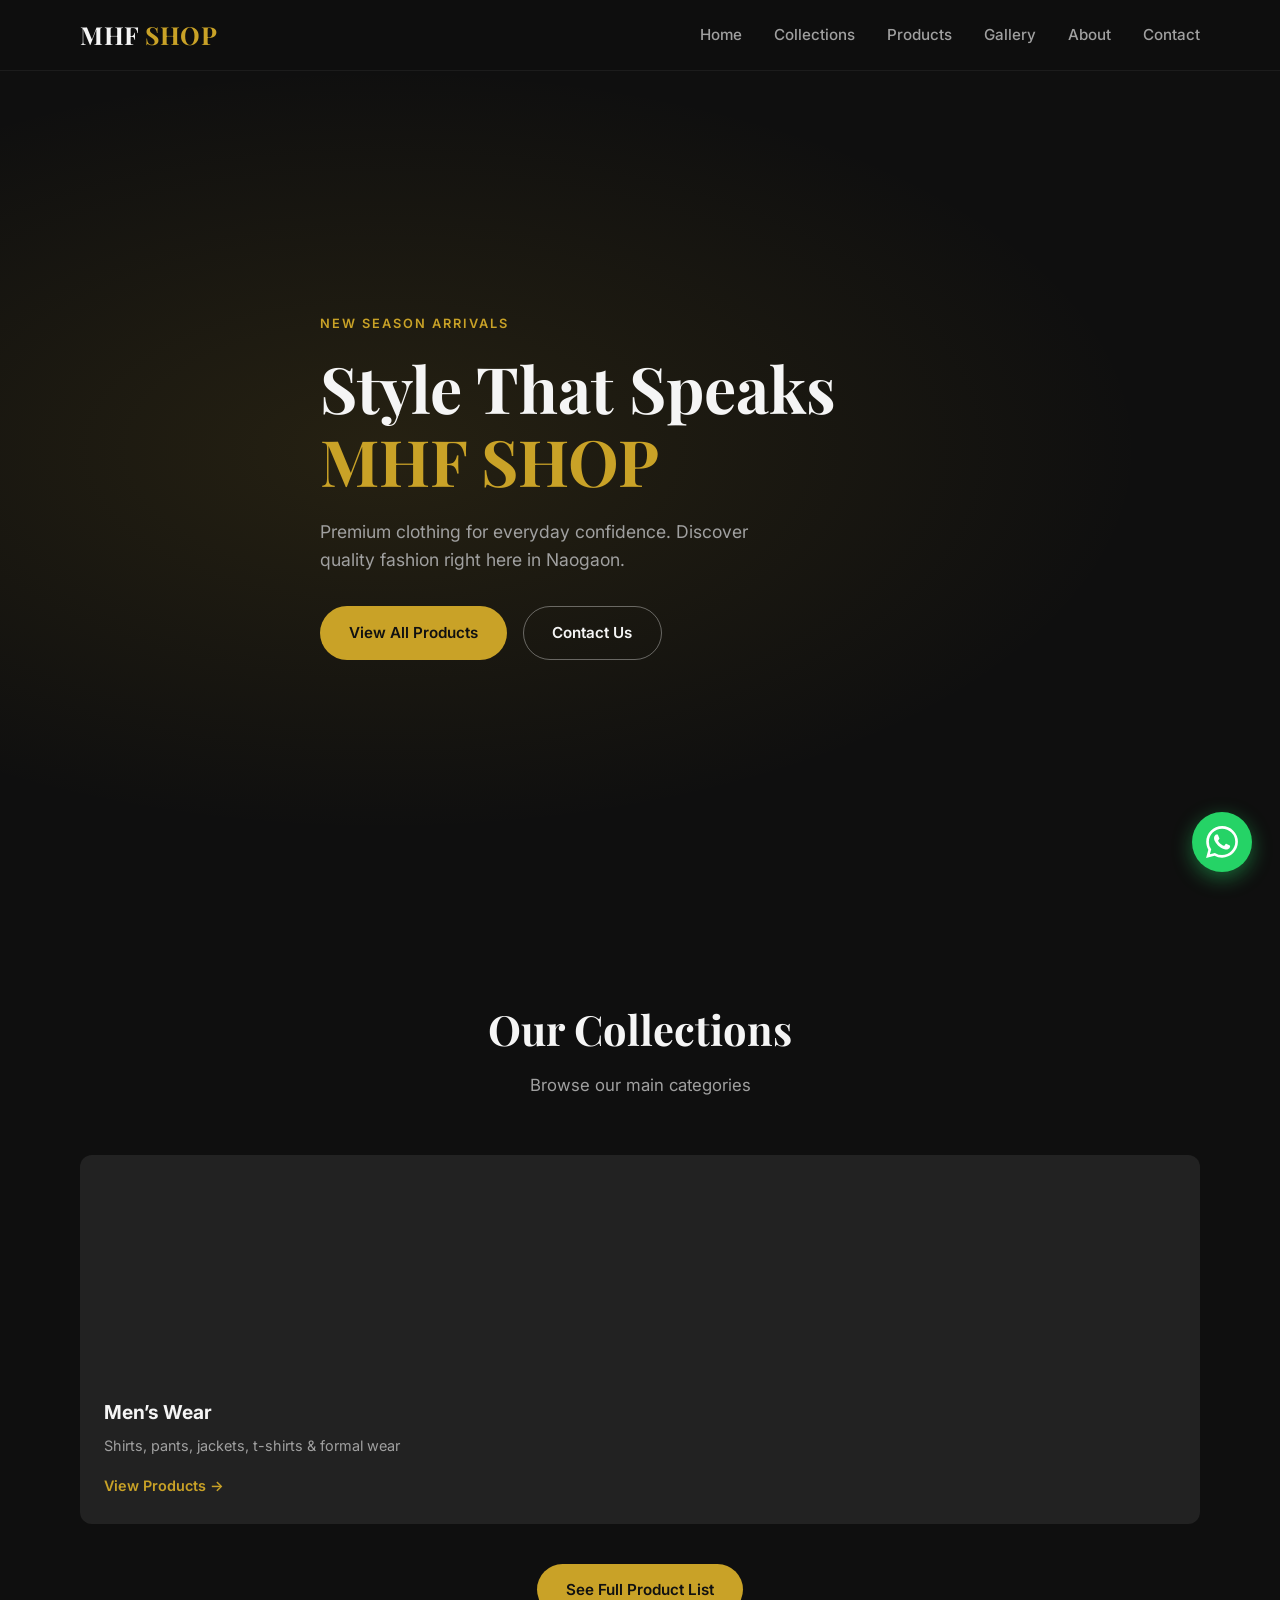
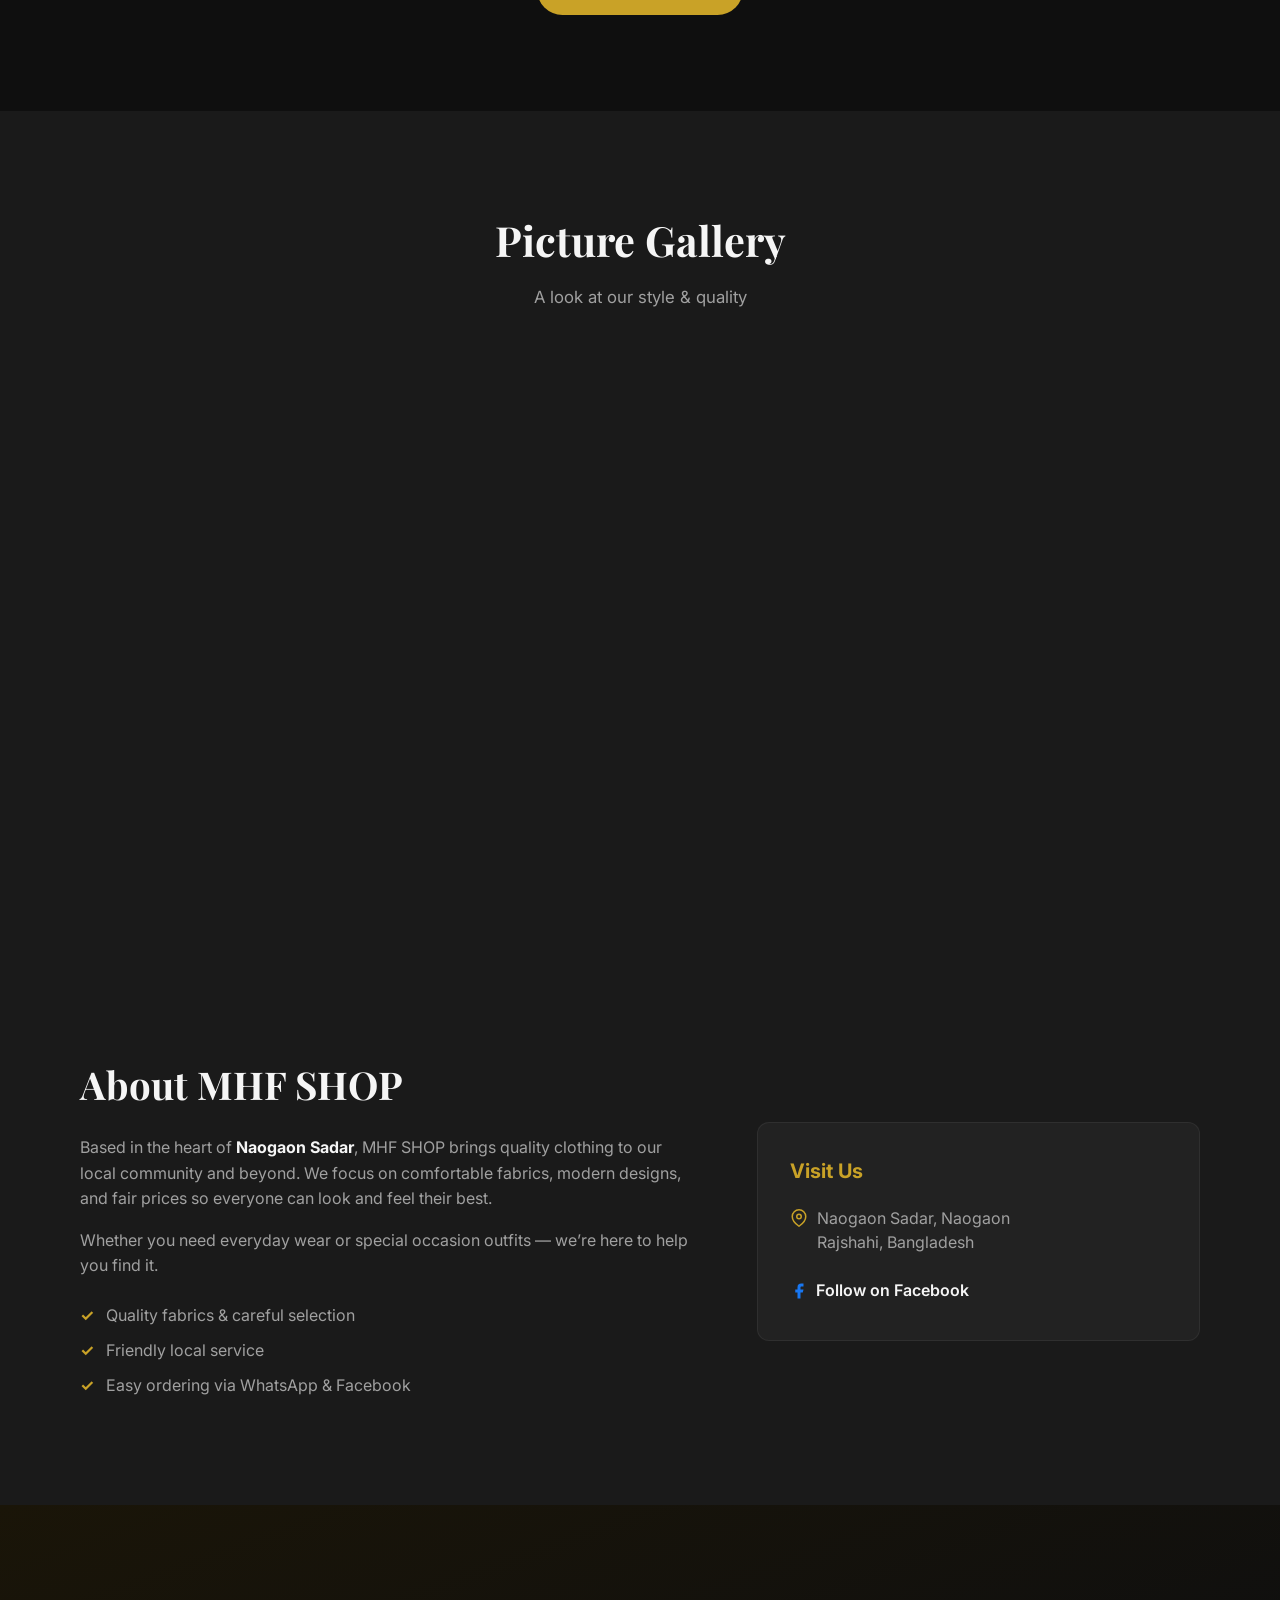
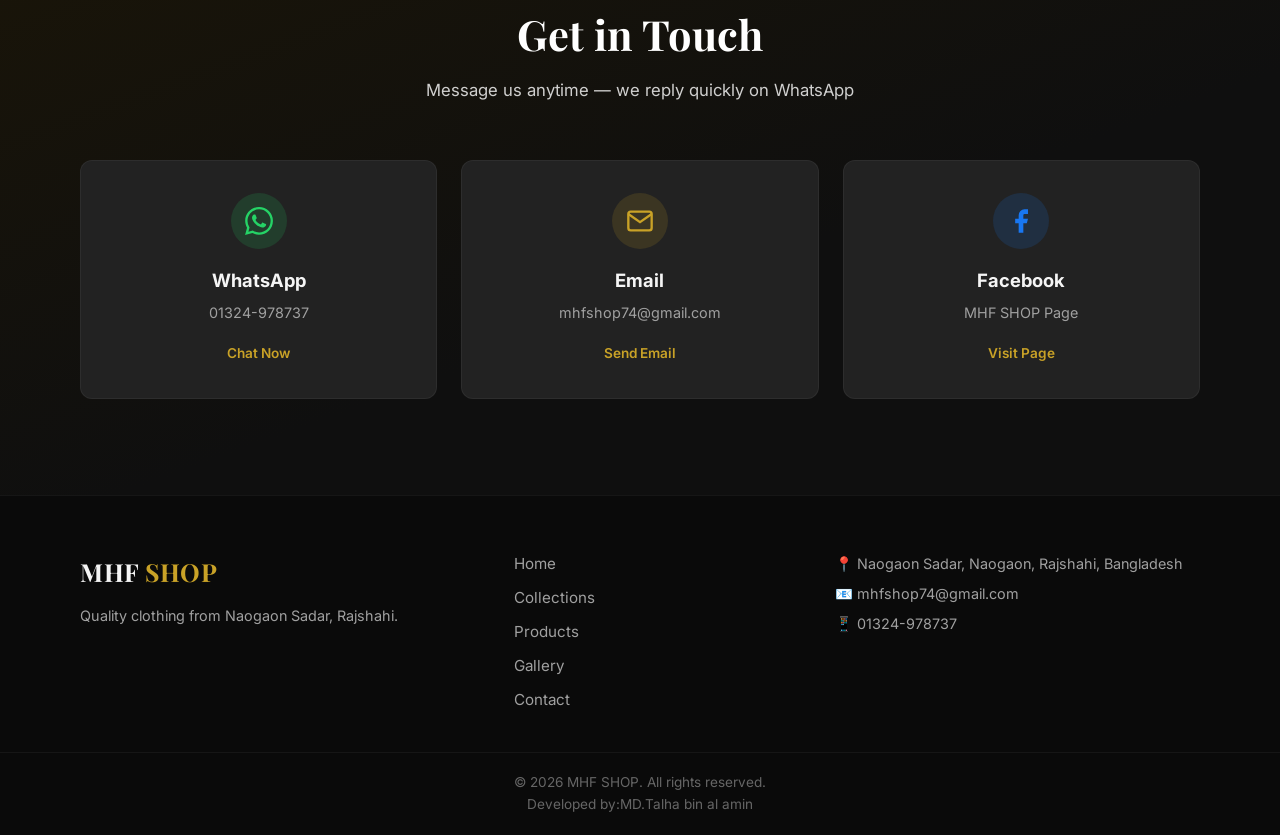
==== commit d336d7da: "Update index.html" ====
--- a/index.html
+++ b/index.html
@@ -168,7 +168,7 @@
       </div>
     </div>
     <div class="footer-bottom">
-      <p>© 2026 MHF SHOP. All rights reserved.<br>Developed by Talha bin al amin</p>
+      <p>© 2026 MHF SHOP. All rights reserved.<br>Developed by:MD.Talha bin al amin</p>
     </div>
   </footer>
 
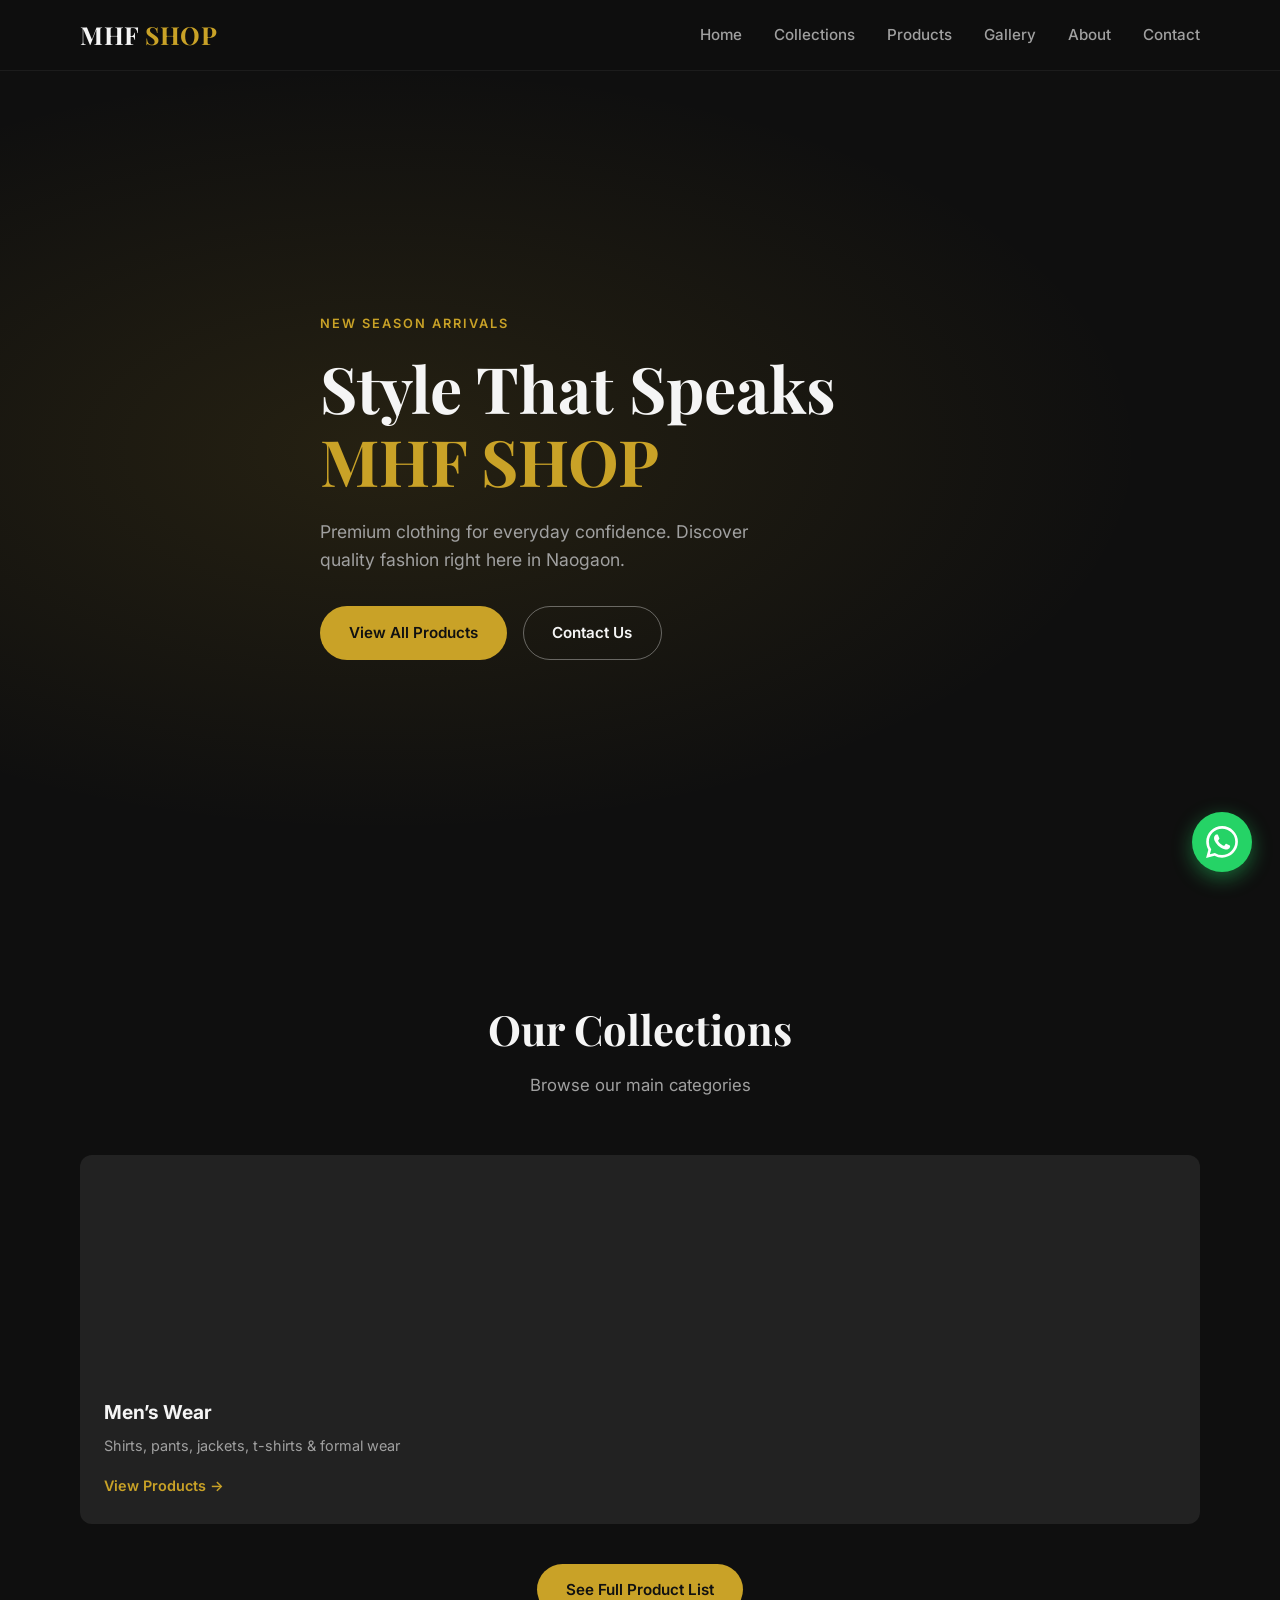
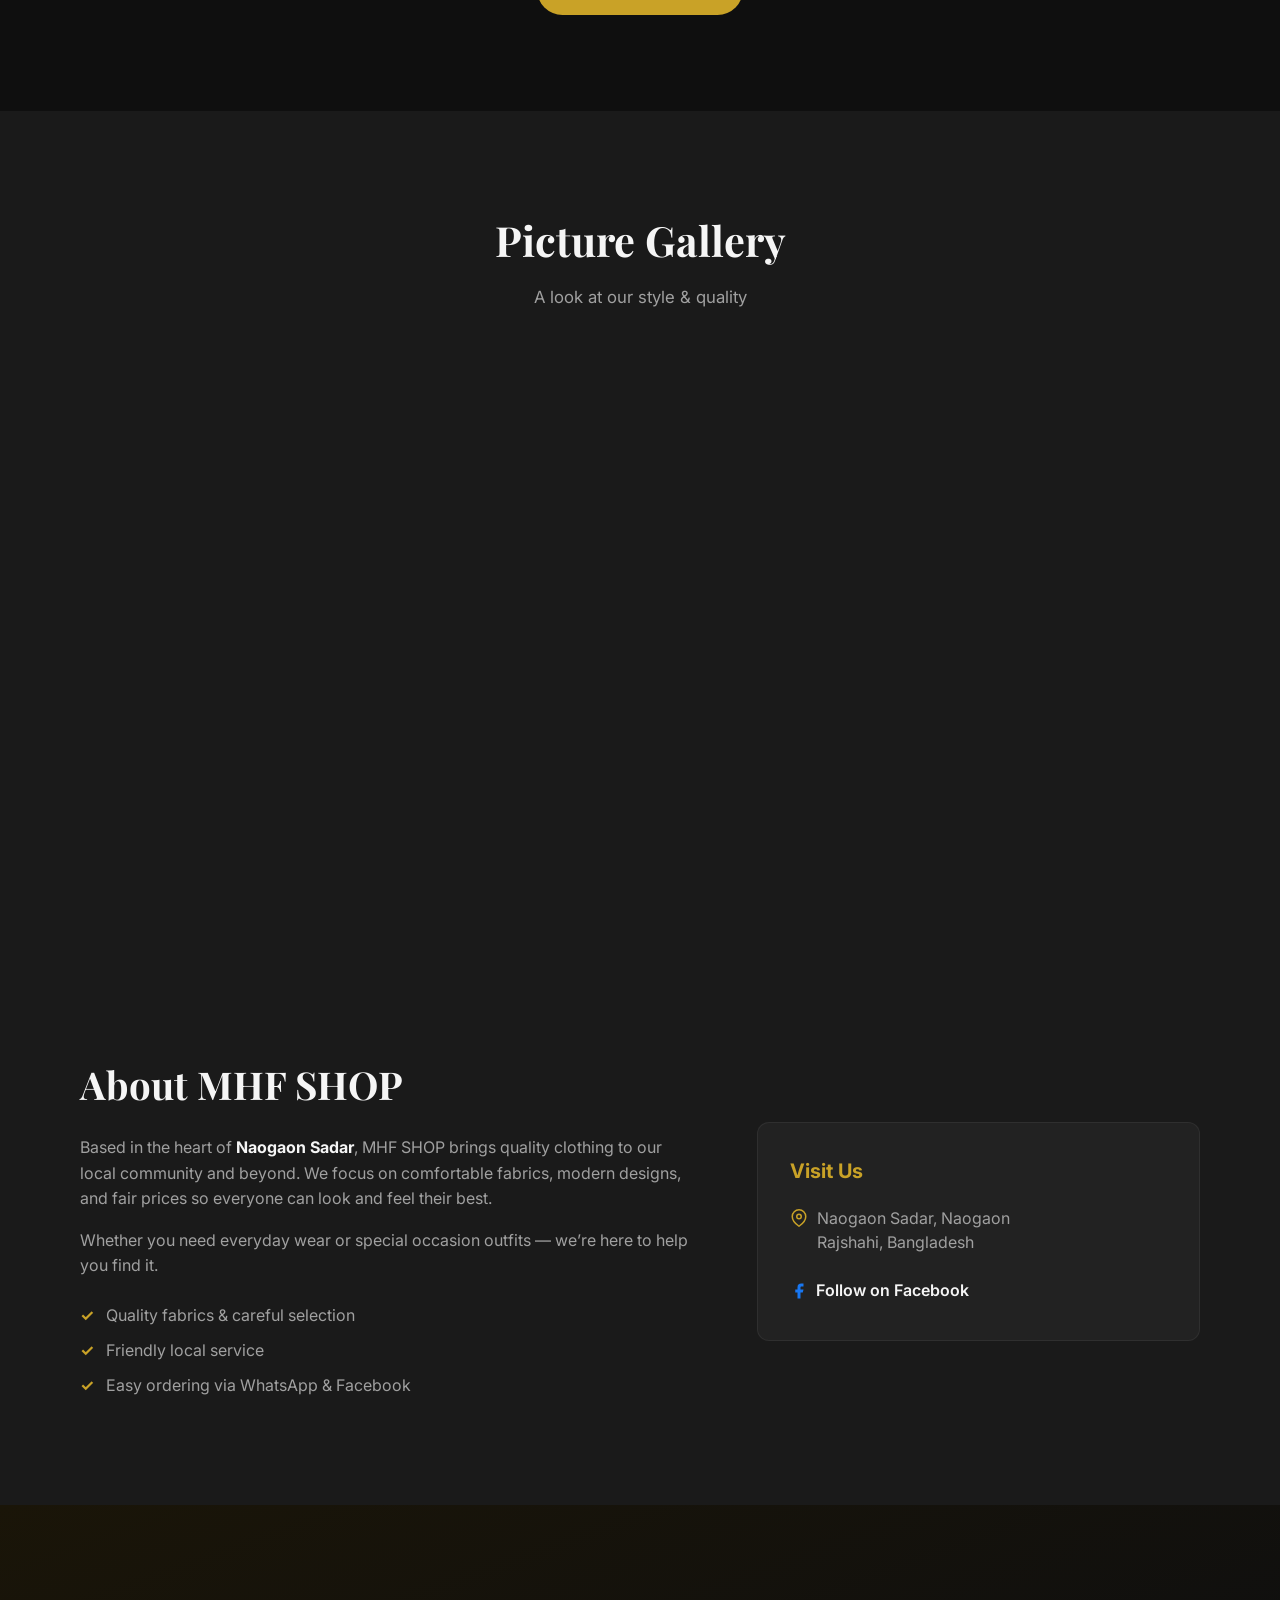
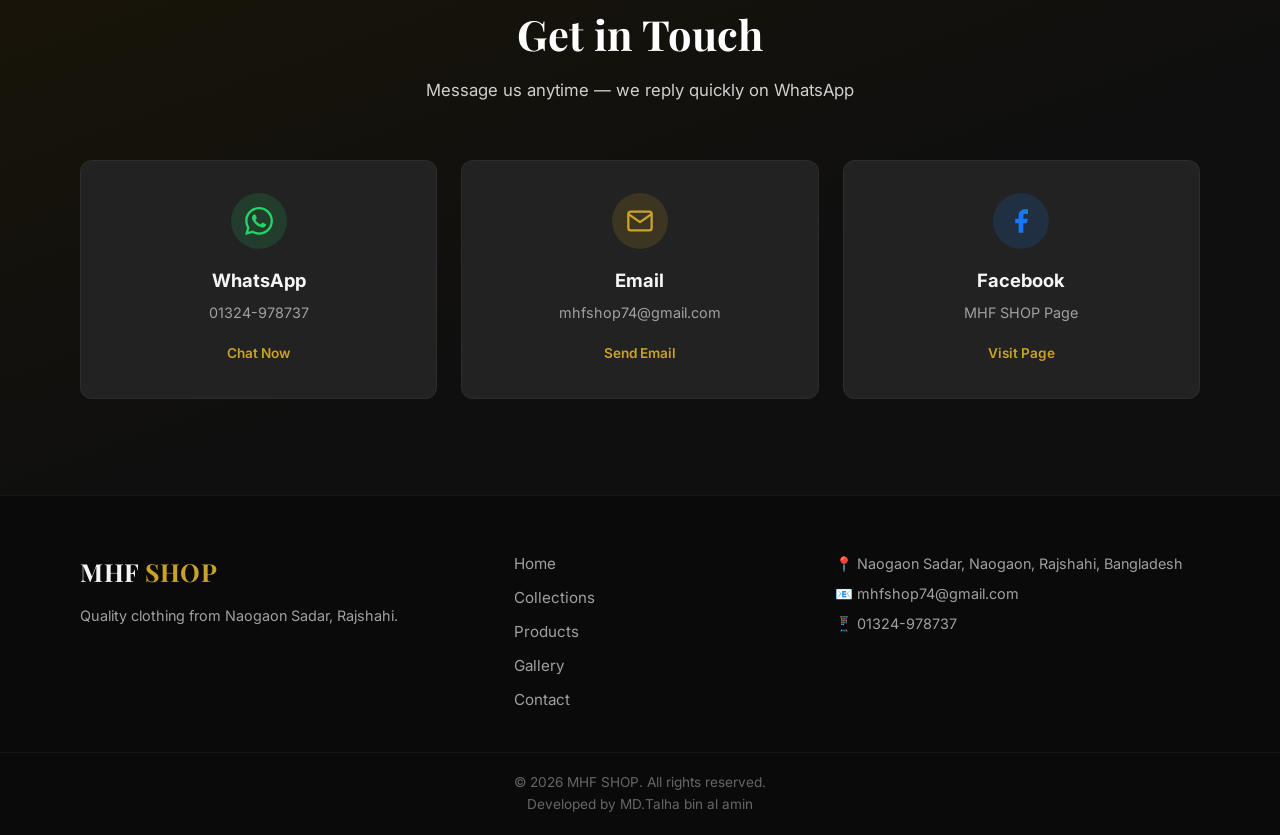
==== commit 7122e307: "Update index.html" ====
--- a/index.html
+++ b/index.html
@@ -168,7 +168,7 @@
       </div>
     </div>
     <div class="footer-bottom">
-      <p>© 2026 MHF SHOP. All rights reserved.<br>Developed by:MD.Talha bin al amin</p>
+      <p>© 2026 MHF SHOP. All rights reserved.<br>Developed by MD.Talha bin al amin</p>
     </div>
   </footer>
 
